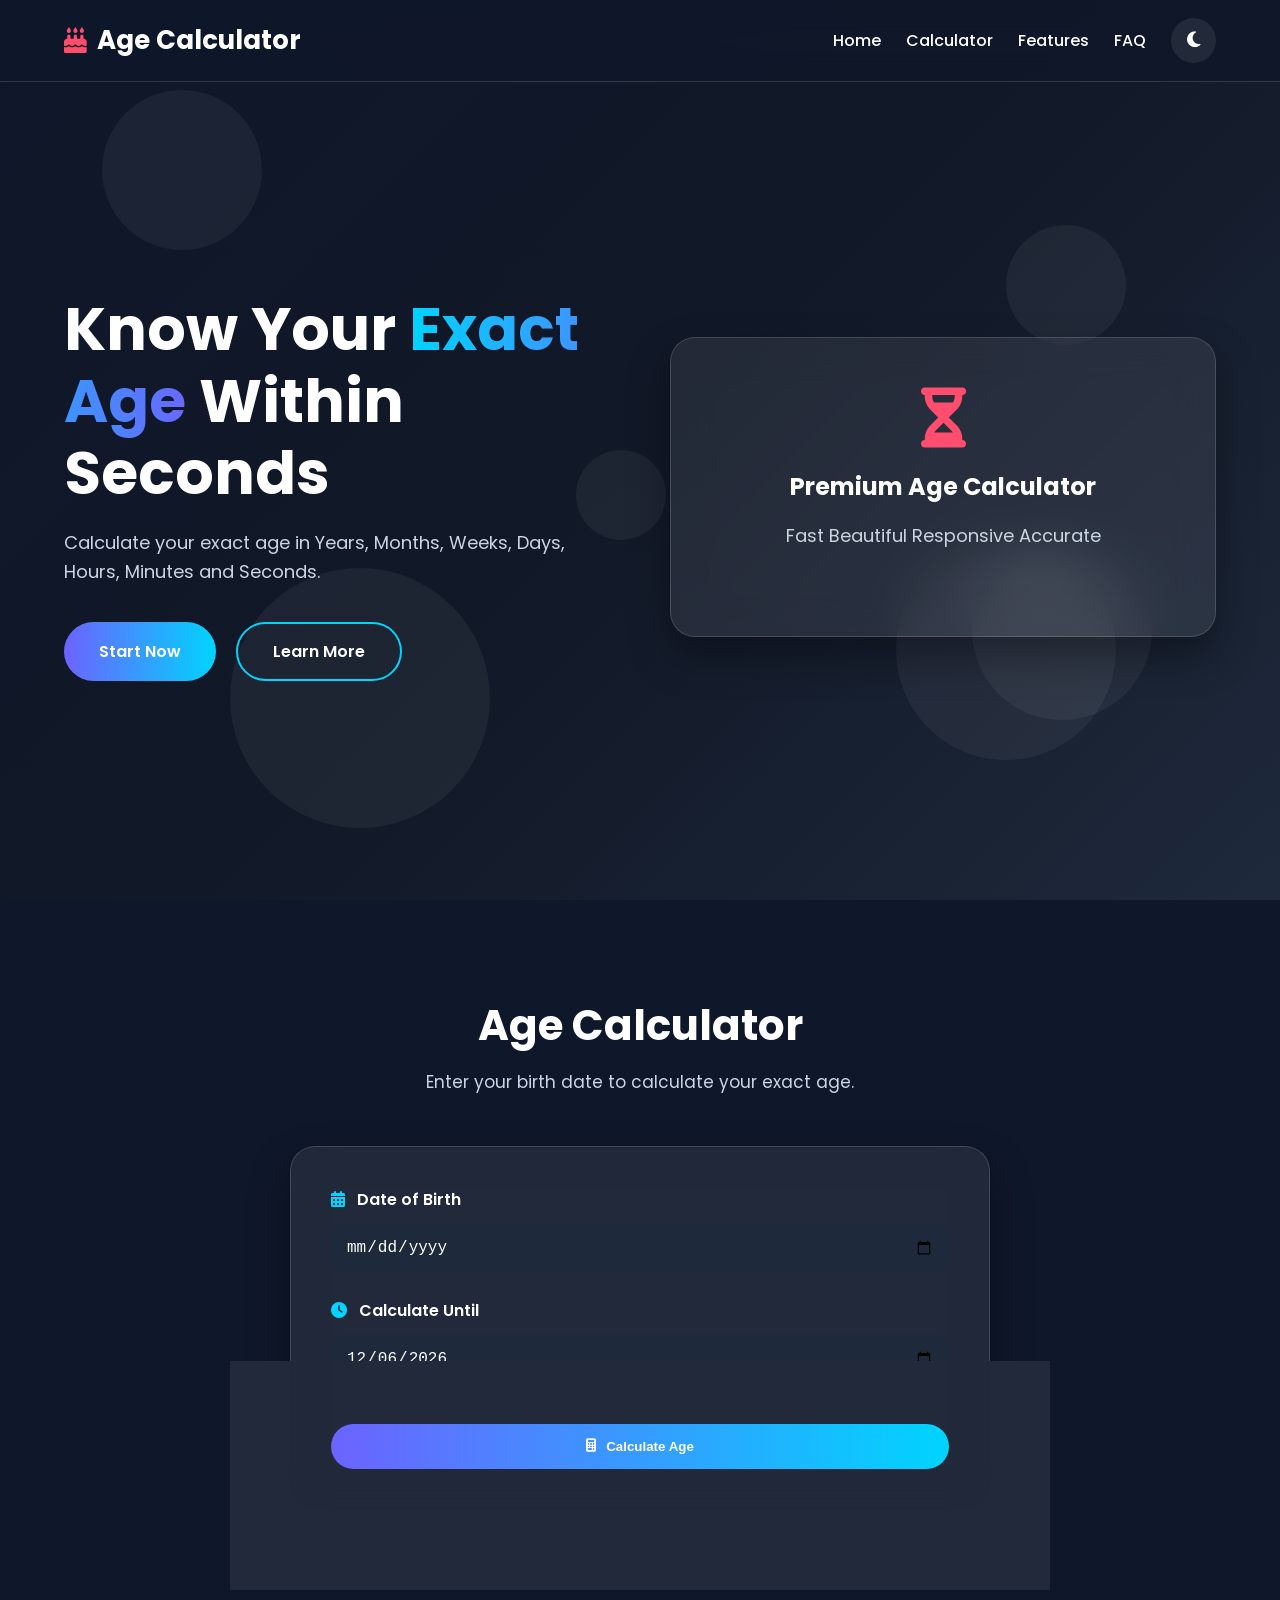
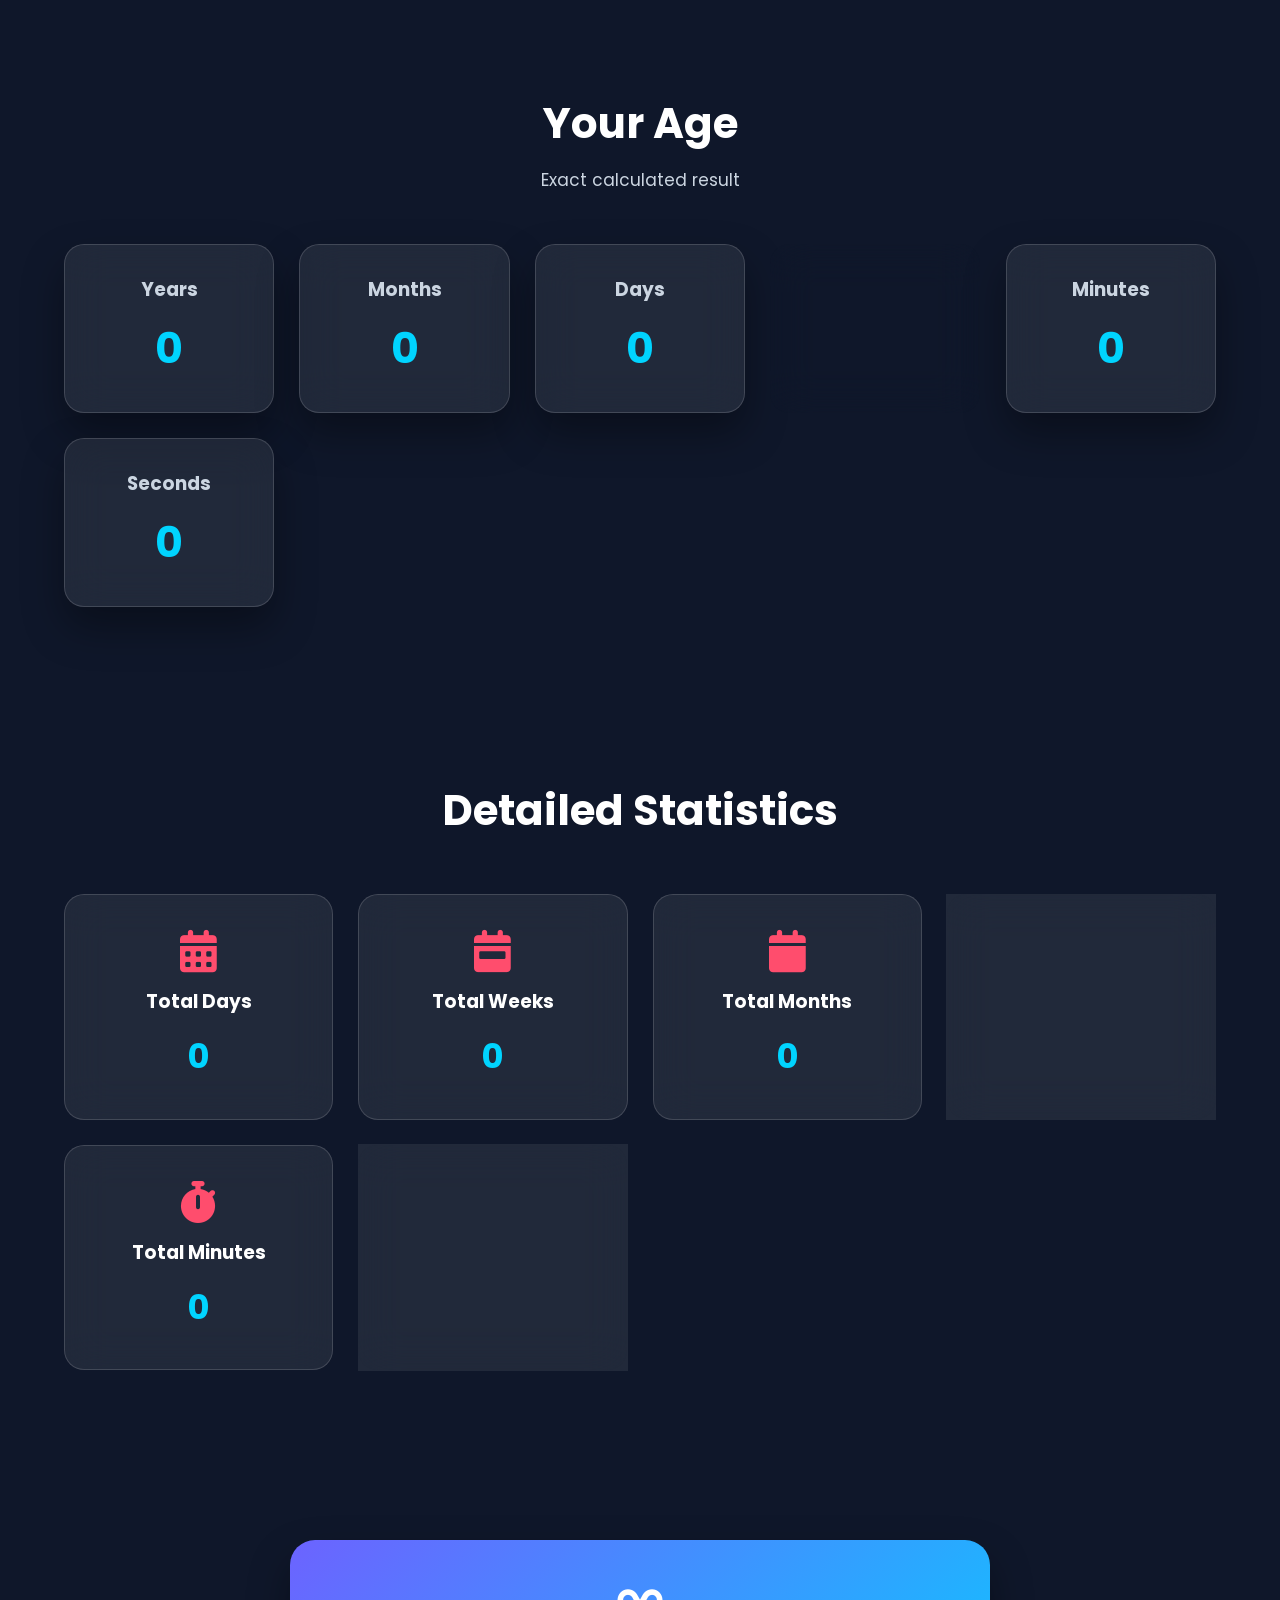
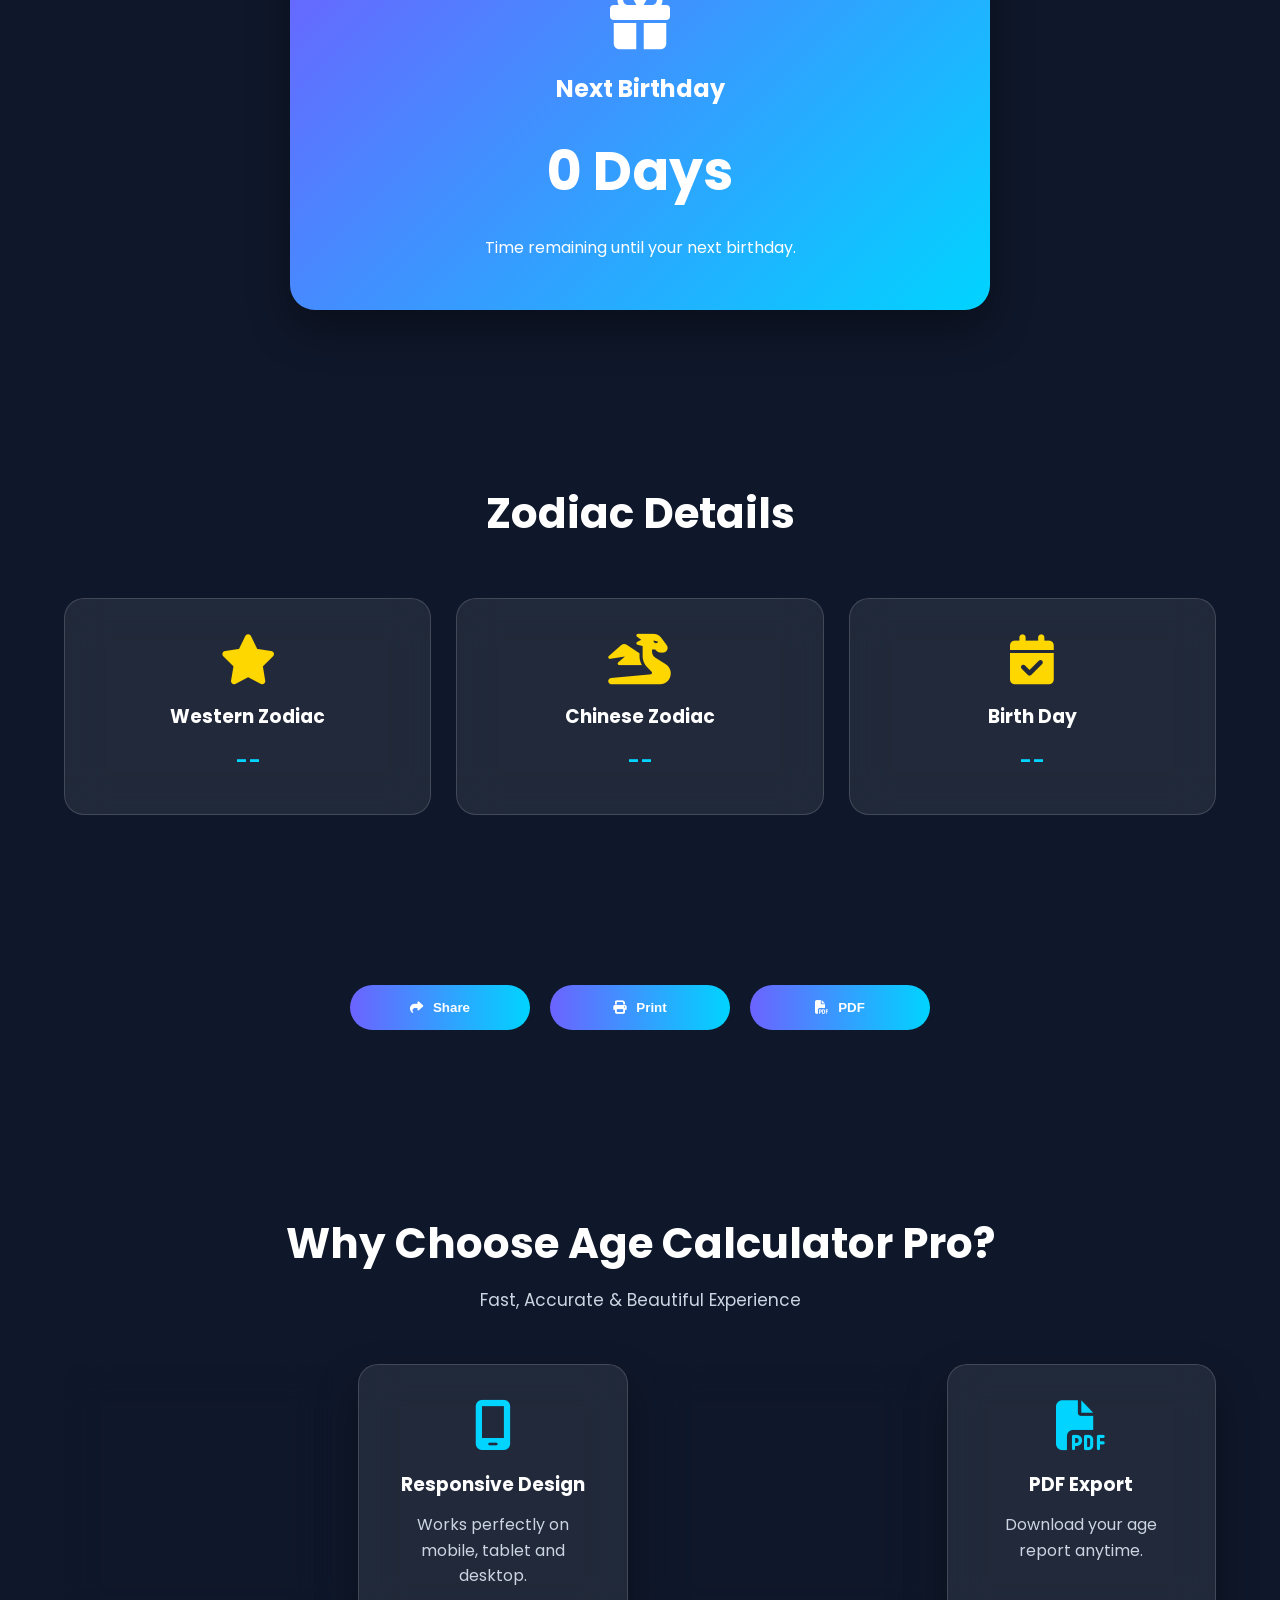
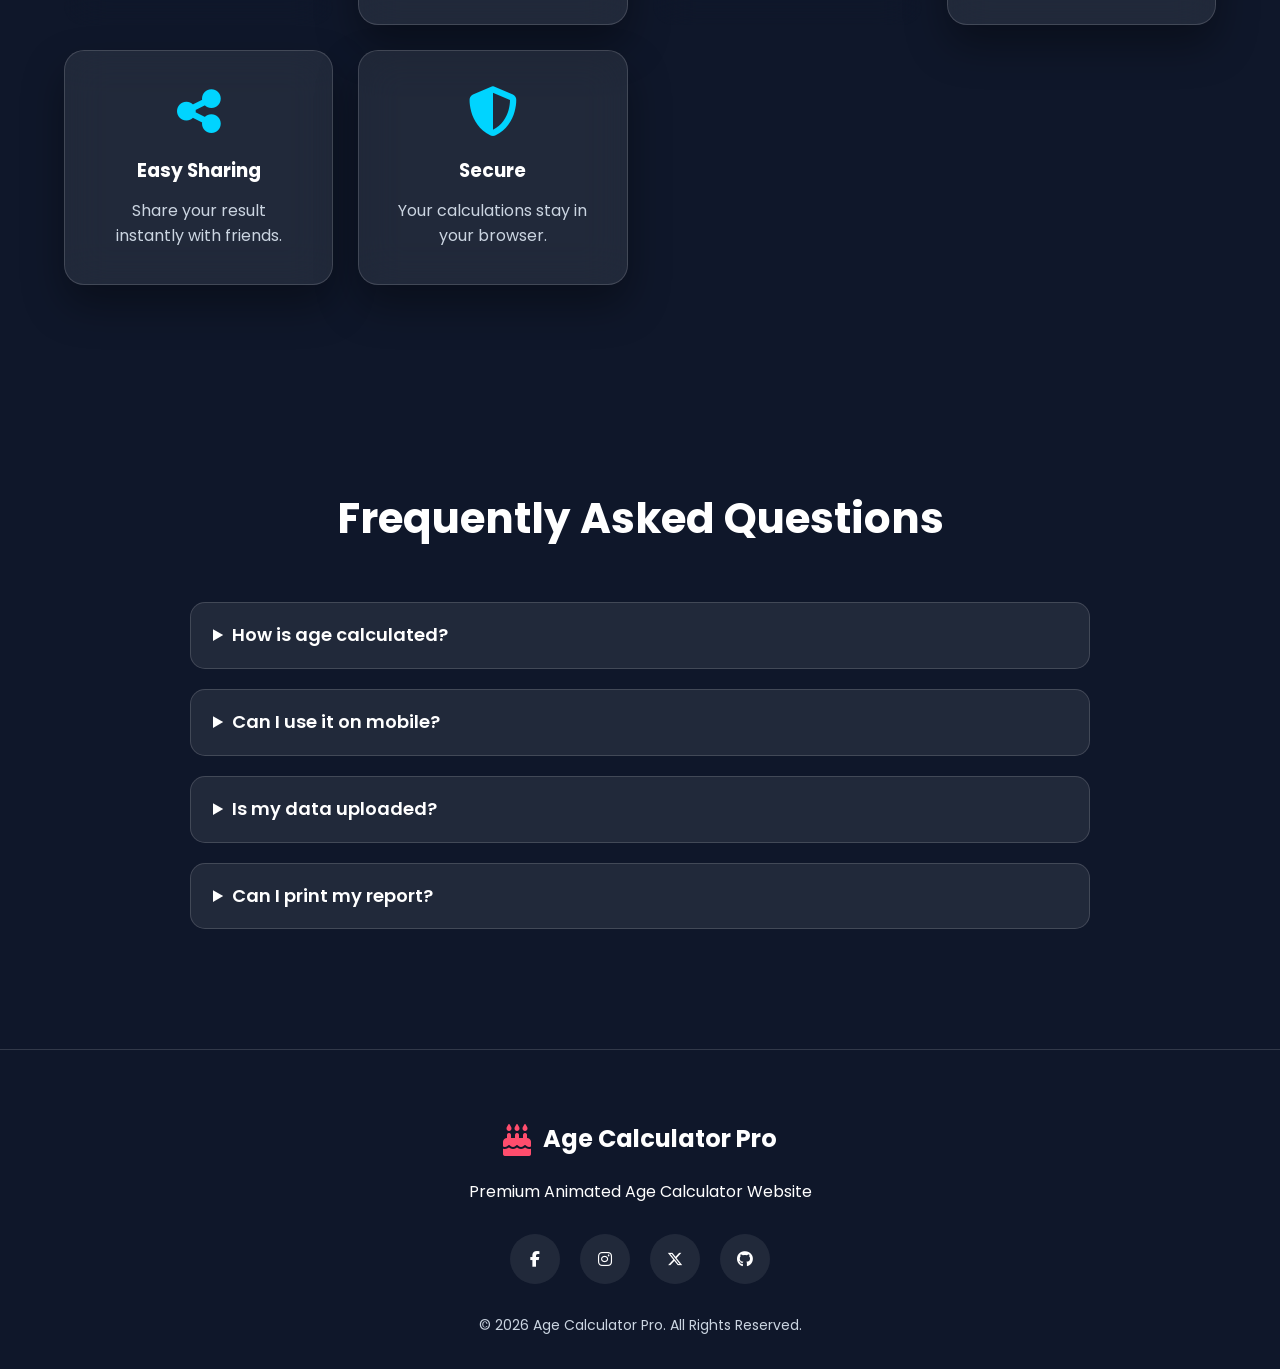
==== index.html @ 82a2a87a "Update index.html" ====
<!DOCTYPE html>
<html lang="en">

<head>

<meta charset="UTF-8">

<meta name="viewport"
content="width=device-width, initial-scale=1.0">

<meta name="description"
content="Premium Professional Age Calculator">

<meta name="keywords"
content="Age Calculator, Birthday Calculator">

<meta name="author"
content="Your Name">



    <title>Age Calculator - Calculate Your Exact Age</title>

<meta name="description" content="Free online Age Calculator. Calculate your exact age in years, months and days instantly.">

<meta name="keywords" content="Age Calculator, Online Age Calculator, Calculate Age">

<meta name="viewport" content="width=device-width, initial-scale=1.0">

<link rel="preconnect"
href="https://fonts.googleapis.com">

<link rel="preconnect"
href="https://fonts.gstatic.com"
crossorigin>

<link href="https://fonts.googleapis.com/css2?family=Poppins:wght@300;400;500;600;700;800&display=swap"
rel="stylesheet">

<link rel="stylesheet"
href="https://cdnjs.cloudflare.com/ajax/libs/font-awesome/6.7.2/css/all.min.css">

<link rel="stylesheet"
href="style.css">

</head>

<body>

<div id="loader">

<div class="spinner"></div>

<h2>Age Calculator Pro</h2>

</div>

<div class="bg-animation">

<span></span>
<span></span>
<span></span>
<span></span>
<span></span>
<span></span>

</div>

<header>

<div class="container">

<div class="logo">

<i class="fa-solid fa-cake-candles"></i>

Age Calculator

</div>

<nav>

<a href="#home">Home</a>

<a href="#calculator">Calculator</a>

<a href="#features">Features</a>

<a href="#faq">FAQ</a>

<button id="themeBtn">

<i class="fa-solid fa-moon"></i>

</button>

</nav>

</div>

</header>

<section
id="home"
class="hero">

<div class="container hero-grid">

<div class="hero-text">

<h1>

Know Your

<span>

Exact Age

</span>

Within Seconds

</h1>

<p>

Calculate your exact age in

Years,

Months,

Weeks,

Days,

Hours,

Minutes

and Seconds.

</p>

<div class="hero-buttons">

<a href="#calculator"
class="btn">

Start Now

</a>

<a href="#features"
class="btn outline">

Learn More

</a>

</div>

</div>

<div class="hero-image">

<div class="hero-card">

<i class="fa-solid fa-hourglass-half"></i>

<h2>

Premium

Age Calculator

</h2>

<p>

Fast

Beautiful

Responsive

Accurate

</p>

</div>

</div>

</div>

</section>

<section id="calculator" class="calculator-section">

    <div class="container">

        <div class="section-title">

            <h2>Age Calculator</h2>

            <p>
                Enter your birth date to calculate your exact age.
            </p>

        </div>

        <div class="calculator-card">

            <div class="input-group">

                <label for="dob">

                    <i class="fa-solid fa-calendar-days"></i>

                    Date of Birth

                </label>

                <input
                    type="date"
                    id="dob">

            </div>

            <div class="input-group">

                <label for="today">

                    <i class="fa-solid fa-clock"></i>

                    Calculate Until

                </label>

                <input
                    type="date"
                    id="today">

            </div>

            <button id="calculateBtn" class="btn calculate-btn">

                <i class="fa-solid fa-calculator"></i>

                Calculate Age

            </button>

        </div>

    </div>

</section>

<section class="result-section">

    <div class="container">

        <div class="section-title">

            <h2>Your Age</h2>

            <p>Exact calculated result</p>

        </div>

        <div class="result-grid">

            <div class="result-card">
                <h3>Years</h3>
                <h1 id="years">0</h1>
            </div>

            <div class="result-card">
                <h3>Months</h3>
                <h1 id="months">0</h1>
            </div>

            <div class="result-card">
                <h3>Days</h3>
                <h1 id="days">0</h1>
            </div>

            <div class="result-card">
                <h3>Hours</h3>
                <h1 id="hours">0</h1>
            </div>

            <div class="result-card">
                <h3>Minutes</h3>
                <h1 id="minutes">0</h1>
            </div>

            <div class="result-card">
                <h3>Seconds</h3>
                <h1 id="seconds">0</h1>
            </div>

        </div>

    </div>

</section>
<section class="statistics">

    <div class="container">

        <div class="section-title">

            <h2>Detailed Statistics</h2>

        </div>

        <div class="stats-grid">

            <div class="stat-card">
                <i class="fa-solid fa-calendar-days"></i>
                <h3>Total Days</h3>
                <span id="totalDays">0</span>
            </div>

            <div class="stat-card">
                <i class="fa-solid fa-calendar-week"></i>
                <h3>Total Weeks</h3>
                <span id="totalWeeks">0</span>
            </div>

            <div class="stat-card">
                <i class="fa-solid fa-calendar"></i>
                <h3>Total Months</h3>
                <span id="totalMonths">0</span>
            </div>

            <div class="stat-card">
                <i class="fa-solid fa-hourglass-half"></i>
                <h3>Total Hours</h3>
                <span id="totalHours">0</span>
            </div>

            <div class="stat-card">
                <i class="fa-solid fa-stopwatch"></i>
                <h3>Total Minutes</h3>
                <span id="totalMinutes">0</span>
            </div>

            <div class="stat-card">
                <i class="fa-solid fa-clock"></i>
                <h3>Total Seconds</h3>
                <span id="totalSeconds">0</span>
            </div>

        </div>

    </div>

</section>

<section class="birthday-section">

    <div class="container">

        <div class="birthday-card">

            <i class="fa-solid fa-gift"></i>

            <h2>Next Birthday</h2>

            <h1 id="birthdayCountdown">

                0 Days

            </h1>

            <p>

                Time remaining until your next birthday.

            </p>

        </div>

    </div>

</section>

<section class="zodiac-section">

    <div class="container">

        <div class="section-title">

            <h2>Zodiac Details</h2>

        </div>

        <div class="zodiac-grid">

            <div class="zodiac-card">

                <i class="fa-solid fa-star"></i>

                <h3>Western Zodiac</h3>

                <p id="westernZodiac">--</p>

            </div>

            <div class="zodiac-card">

                <i class="fa-solid fa-dragon"></i>

                <h3>Chinese Zodiac</h3>

                <p id="chineseZodiac">--</p>

            </div>

            <div class="zodiac-card">

                <i class="fa-solid fa-calendar-check"></i>

                <h3>Birth Day</h3>

                <p id="birthDay">--</p>

            </div>

        </div>

    </div>

</section>
<section class="actions">

    <div class="container action-buttons">

        <button id="shareBtn" class="btn">
            <i class="fa-solid fa-share"></i>
            Share
        </button>

        <button id="printBtn" class="btn">
            <i class="fa-solid fa-print"></i>
            Print
        </button>

        <button id="pdfBtn" class="btn">
            <i class="fa-solid fa-file-pdf"></i>
            PDF
        </button>

    </div>

</section>

<section id="features" class="features">

    <div class="container">

        <div class="section-title">
            <h2>Why Choose Age Calculator Pro?</h2>
            <p>Fast, Accurate & Beautiful Experience</p>
        </div>

        <div class="feature-grid">

            <div class="feature-card">
                <i class="fa-solid fa-bolt"></i>
                <h3>Fast Calculation</h3>
                <p>Instant age calculation with accurate results.</p>
            </div>

            <div class="feature-card">
                <i class="fa-solid fa-mobile-screen"></i>
                <h3>Responsive Design</h3>
                <p>Works perfectly on mobile, tablet and desktop.</p>
            </div>

            <div class="feature-card">
                <i class="fa-solid fa-moon"></i>
                <h3>Dark Mode</h3>
                <p>Switch between light and dark theme.</p>
            </div>

            <div class="feature-card">
                <i class="fa-solid fa-file-pdf"></i>
                <h3>PDF Export</h3>
                <p>Download your age report anytime.</p>
            </div>

            <div class="feature-card">
                <i class="fa-solid fa-share-nodes"></i>
                <h3>Easy Sharing</h3>
                <p>Share your result instantly with friends.</p>
            </div>

            <div class="feature-card">
                <i class="fa-solid fa-shield-halved"></i>
                <h3>Secure</h3>
                <p>Your calculations stay in your browser.</p>
            </div>

        </div>

    </div>

</section>

<section id="faq" class="faq">

    <div class="container">

        <div class="section-title">
            <h2>Frequently Asked Questions</h2>
        </div>

        <div class="faq-list">

            <details>
                <summary>How is age calculated?</summary>
                <p>The calculator compares your birth date with the selected date and calculates the exact difference.</p>
            </details>

            <details>
                <summary>Can I use it on mobile?</summary>
                <p>Yes. The website is fully responsive and works on Android, iPhone, tablets and desktops.</p>
            </details>

            <details>
                <summary>Is my data uploaded?</summary>
                <p>No. All calculations happen inside your browser.</p>
            </details>

            <details>
                <summary>Can I print my report?</summary>
                <p>Yes. You can print or save it as PDF.</p>
            </details>

        </div>

    </div>

</section>

<footer>

    <div class="container">

        <div class="footer-logo">

            <i class="fa-solid fa-cake-candles"></i>

            <h2>Age Calculator Pro</h2>

        </div>

        <p>

            Premium Animated Age Calculator Website

        </p>

        <div class="social-links">

            <a href="#"><i class="fab fa-facebook-f"></i></a>

            <a href="#"><i class="fab fa-instagram"></i></a>

            <a href="#"><i class="fab fa-x-twitter"></i></a>

            <a href="#"><i class="fab fa-github"></i></a>

        </div>

        <p class="copyright">

            © 2026 Age Calculator Pro. All Rights Reserved.

        </p>

    </div>

</footer>

<button id="topBtn">

    <i class="fa-solid fa-arrow-up"></i>

</button>

<div id="toast">

    Saved Successfully

</div>

<script src="script.js"></script>

</body>
</html>
---- style.css ----
@import url('https://fonts.googleapis.com/css2?family=Poppins:wght@300;400;500;600;700;800&display=swap');

*{
    margin:0;
    padding:0;
    box-sizing:border-box;
}

html{
    scroll-behavior:smooth;
}

body{
    font-family:'Poppins',sans-serif;
    background:#0f172a;
    color:#fff;
    overflow-x:hidden;
    line-height:1.6;
}


:root{

    --primary:#6C63FF;
    --secondary:#00D4FF;
    --accent:#FF4D6D;

    --dark:#0f172a;
    --dark2:#111827;

    --glass:rgba(255,255,255,.08);
    --border:rgba(255,255,255,.15);

    --text:#ffffff;
    --text-light:#cbd5e1;

    --radius:20px;

    --shadow:0 20px 40px rgba(0,0,0,.35);

}

.container{

    width:90%;
    max-width:1250px;

    margin:auto;

}

.bg-animation{

    position:fixed;

    inset:0;

    overflow:hidden;

    z-index:-1;

    background:
    linear-gradient(
    135deg,
    #0f172a,
    #111827,
    #1e293b);

}

.bg-animation span{

    position:absolute;

    border-radius:50%;

    background:rgba(255,255,255,.05);

    animation:float 18s linear infinite;

}

.bg-animation span:nth-child(1){

width:160px;
height:160px;

top:10%;
left:8%;

}

.bg-animation span:nth-child(2){

width:220px;
height:220px;

top:60%;
left:70%;

}

.bg-animation span:nth-child(3){

width:120px;
height:120px;

top:25%;
right:12%;

}

.bg-animation span:nth-child(4){

width:260px;
height:260px;

bottom:8%;
left:18%;

}

.bg-animation span:nth-child(5){

width:180px;
height:180px;

bottom:20%;
right:10%;

}

.bg-animation span:nth-child(6){

width:90px;
height:90px;

top:50%;
left:45%;

}

@keyframes float{

0%{

transform:translateY(0)
rotate(0);

}

50%{

transform:translateY(-60px)
rotate(180deg);

}

100%{

transform:translateY(0)
rotate(360deg);

}

}


#loader{

position:fixed;

inset:0;

display:flex;

justify-content:center;

align-items:center;

flex-direction:column;

background:#0f172a;

z-index:9999;

gap:20px;

}

.spinner{

width:75px;

height:75px;

border-radius:50%;

border:6px solid rgba(255,255,255,.2);

border-top:6px solid var(--secondary);

animation:spin 1s linear infinite;

}

@keyframes spin{

100%{

transform:rotate(360deg);

}

}
header{

position:sticky;

top:0;

z-index:1000;

backdrop-filter:blur(15px);

background:rgba(15,23,42,.75);

border-bottom:1px solid var(--border);

}

header .container{

display:flex;

justify-content:space-between;

align-items:center;

padding:18px 0;

}

.logo{

font-size:26px;

font-weight:700;

display:flex;

align-items:center;

gap:10px;

}

.logo i{

color:var(--accent);

}

nav{

display:flex;

align-items:center;

gap:25px;

}

nav a{

text-decoration:none;

color:white;

font-weight:500;

transition:.3s;

}

nav a:hover{

color:var(--secondary);

}

#themeBtn{

width:45px;

height:45px;

border:none;

border-radius:50%;

cursor:pointer;

background:var(--glass);

color:white;

font-size:18px;

transition:.3s;

}

#themeBtn:hover{

transform:rotate(180deg);

background:var(--primary);

}


.hero{

padding:100px 0;

min-height:90vh;

display:flex;

align-items:center;

}

.hero-grid{

display:grid;

grid-template-columns:1fr 1fr;

gap:60px;

align-items:center;

}

.hero h1{

font-size:60px;

line-height:1.2;

margin-bottom:20px;

}

.hero h1 span{

background:linear-gradient(
90deg,
var(--secondary),
var(--primary));

-webkit-background-clip:text;

-webkit-text-fill-color:transparent;

}

.hero p{

font-size:18px;

color:var(--text-light);

margin-bottom:35px;

}

.hero-buttons{

display:flex;

gap:20px;

flex-wrap:wrap;

}

.btn{

display:inline-flex;

align-items:center;

justify-content:center;

gap:10px;

padding:15px 35px;

border:none;

border-radius:50px;

background:linear-gradient(
90deg,
var(--primary),
var(--secondary));

color:white;

text-decoration:none;

font-weight:600;

cursor:pointer;

transition:.35s;

}

.btn:hover{

transform:translateY(-6px);

box-shadow:0 10px 25px rgba(0,212,255,.35);

}

.btn.outline{

background:transparent;

border:2px solid var(--secondary);

}


.hero-card{

background:var(--glass);

backdrop-filter:blur(20px);

border:1px solid var(--border);

border-radius:25px;

padding:50px;

text-align:center;

box-shadow:var(--shadow);

animation:updown 4s ease infinite;

}

.hero-card i{

font-size:60px;

color:var(--accent);

margin-bottom:20px;

}

.hero-card h2{

margin-bottom:15px;

}

@keyframes updown{

50%{

transform:translateY(-12px);

}

}


.calculator-section{
    padding:100px 0;
}

.section-title{
    text-align:center;
    margin-bottom:50px;
}

.section-title h2{
    font-size:42px;
    margin-bottom:10px;
    font-weight:700;
}

.section-title p{
    color:var(--text-light);
    font-size:17px;
}

.calculator-card{
    max-width:700px;
    margin:0 auto;
    padding:40px;
    background:var(--glass);
    border:1px solid var(--border);
    border-radius:25px;
    backdrop-filter:blur(20px);
    box-shadow:var(--shadow);
}

.input-group{
    display:flex;
    flex-direction:column;
    margin-bottom:25px;
}

.input-group label{
    margin-bottom:10px;
    font-weight:600;
    color:#fff;
}

.input-group label i{
    margin-right:8px;
    color:var(--secondary);
}

.input-group input{
    padding:15px;
    border:none;
    outline:none;
    border-radius:14px;
    background:#1e293b;
    color:#fff;
    font-size:16px;
}

.input-group input:focus{
    border:2px solid var(--secondary);
}

.calculate-btn{
    width:100%;
    margin-top:15px;
}


.result-section{
    padding:80px 0;
}

.result-grid{
    display:grid;
    grid-template-columns:repeat(auto-fit,minmax(200px,1fr));
    gap:25px;
}

.result-card{
    background:var(--glass);
    border:1px solid var(--border);
    backdrop-filter:blur(20px);
    border-radius:20px;
    padding:30px;
    text-align:center;
    transition:.3s;
    box-shadow:var(--shadow);
}

.result-card:hover{
    transform:translateY(-8px);
    border-color:var(--secondary);
}

.result-card h3{
    color:var(--text-light);
    margin-bottom:10px;
}

.result-card h1{
    font-size:42px;
    color:var(--secondary);
}


.statistics{
    padding:90px 0;
}

.stats-grid{
    display:grid;
    grid-template-columns:repeat(auto-fit,minmax(220px,1fr));
    gap:25px;
}

.stat-card{
    text-align:center;
    padding:35px;
    border-radius:20px;
    background:var(--glass);
    border:1px solid var(--border);
    backdrop-filter:blur(20px);
    transition:.3s;
}

.stat-card:hover{
    transform:translateY(-10px);
}

.stat-card i{
    font-size:42px;
    color:var(--accent);
    margin-bottom:15px;
}

.stat-card h3{
    margin-bottom:12px;
}

.stat-card span{
    font-size:34px;
    font-weight:700;
    color:var(--secondary);
}


.birthday-section{
    padding:80px 0;
}

.birthday-card{
    max-width:700px;
    margin:auto;
    text-align:center;
    padding:50px;
    border-radius:25px;
    background:linear-gradient(135deg,#6C63FF,#00D4FF);
    color:#fff;
    box-shadow:0 20px 40px rgba(0,0,0,.35);
}

.birthday-card i{
    font-size:60px;
    margin-bottom:20px;
}

.birthday-card h1{
    font-size:54px;
    margin:20px 0;
}


.zodiac-section{
    padding:90px 0;
}

.zodiac-grid{
    display:grid;
    grid-template-columns:repeat(auto-fit,minmax(250px,1fr));
    gap:25px;
}

.zodiac-card{
    background:var(--glass);
    border:1px solid var(--border);
    border-radius:20px;
    backdrop-filter:blur(20px);
    padding:35px;
    text-align:center;
    transition:.3s;
}

.zodiac-card:hover{
    transform:translateY(-10px);
}

.zodiac-card i{
    font-size:50px;
    margin-bottom:18px;
    color:gold;
}

.zodiac-card h3{
    margin-bottom:12px;
}

.zodiac-card p{
    color:var(--secondary);
    font-size:22px;
    font-weight:600;
}


.actions{
    padding:80px 0;
}

.action-buttons{
    display:flex;
    justify-content:center;
    gap:20px;
    flex-wrap:wrap;
}

.action-buttons .btn{
    min-width:180px;
}


.features{
    padding:100px 0;
}

.feature-grid{
    display:grid;
    grid-template-columns:repeat(auto-fit,minmax(260px,1fr));
    gap:25px;
}

.feature-card{
    background:var(--glass);
    border:1px solid var(--border);
    border-radius:20px;
    backdrop-filter:blur(20px);
    padding:35px;
    text-align:center;
    transition:.35s;
    box-shadow:var(--shadow);
}

.feature-card:hover{
    transform:translateY(-10px) scale(1.03);
    border-color:var(--secondary);
}

.feature-card i{
    font-size:50px;
    color:var(--secondary);
    margin-bottom:20px;
}

.feature-card h3{
    margin-bottom:12px;
}

.feature-card p{
    color:var(--text-light);
}

.faq{
    padding:100px 0;
}

.faq-list{
    max-width:900px;
    margin:auto;
}

.faq details{
    margin-bottom:20px;
    background:var(--glass);
    border:1px solid var(--border);
    border-radius:15px;
    padding:18px 22px;
}

.faq summary{
    cursor:pointer;
    font-weight:600;
    font-size:18px;
}

.faq p{
    margin-top:15px;
    color:var(--text-light);
}


footer{
    padding:70px 0 30px;
    text-align:center;
    border-top:1px solid var(--border);
}

.footer-logo{
    display:flex;
    justify-content:center;
    align-items:center;
    gap:12px;
    margin-bottom:20px;
}

.footer-logo i{
    font-size:32px;
    color:var(--accent);
}

.social-links{
    margin:30px 0;
}

.social-links a{
    display:inline-flex;
    justify-content:center;
    align-items:center;
    width:50px;
    height:50px;
    margin:0 8px;
    border-radius:50%;
    background:var(--glass);
    color:#fff;
    text-decoration:none;
    transition:.3s;
}

.social-links a:hover{
    background:var(--primary);
    transform:translateY(-5px);
}

.copyright{
    color:var(--text-light);
    font-size:14px;
}

#topBtn{
    position:fixed;
    bottom:25px;
    right:25px;
    width:55px;
    height:55px;
    border:none;
    border-radius:50%;
    background:var(--primary);
    color:#fff;
    font-size:20px;
    cursor:pointer;
    display:none;
    z-index:999;
    transition:.3s;
}

#topBtn:hover{
    transform:scale(1.1);
}


#toast{
    position:fixed;
    right:25px;
    bottom:95px;
    padding:15px 24px;
    background:#16a34a;
    color:#fff;
    border-radius:12px;
    opacity:0;
    transform:translateY(20px);
    pointer-events:none;
    transition:.3s;
    z-index:9999;
}

#toast.show{
    opacity:1;
    transform:translateY(0);
}


body.light-mode{
    background:#f8fafc;
    color:#111827;
}

body.light-mode .bg-animation{
    background:linear-gradient(135deg,#eef2ff,#f8fafc,#dbeafe);
}

body.light-mode header{
    background:rgba(255,255,255,.85);
}

body.light-mode nav a,
body.light-mode .logo,
body.light-mode h1,
body.light-mode h2,
body.light-mode h3{
    color:#111827;
}

body.light-mode .calculator-card,
body.light-mode .result-card,
body.light-mode .stat-card,
body.light-mode .feature-card,
body.light-mode .zodiac-card,
body.light-mode .faq details{
    background:rgba(255,255,255,.9);
    border-color:#e5e7eb;
}

body.light-mode input{
    background:#fff;
    color:#111827;
}

@media(max-width:992px){

.hero-grid{
    grid-template-columns:1fr;
    text-align:center;
}

.hero{
    padding:70px 0;
}

.hero h1{
    font-size:42px;
}

nav{
    gap:15px;
}

}

@media(max-width:768px){

header .container{
    flex-direction:column;
    gap:18px;
}

nav{
    flex-wrap:wrap;
    justify-content:center;
}

.section-title h2{
    font-size:32px;
}

.hero h1{
    font-size:34px;
}

.hero-buttons{
    justify-content:center;
}

.calculator-card{
    padding:25px;
}

.result-card h1{
    font-size:34px;
}

.birthday-card h1{
    font-size:40px;
}

}

@media(max-width:480px){

.container{
    width:94%;
}

.btn{
    width:100%;
}

.action-buttons .btn{
    min-width:100%;
}

.hero-card{
    padding:30px;
}

.logo{
    font-size:20px;
}

nav a{
    font-size:14px;
}

}

::-webkit-scrollbar{
    width:10px;
}

::-webkit-scrollbar-thumb{
    background:var(--primary);
    border-radius:10px;
}

::-webkit-scrollbar-track{
    background:#0f172a;
}
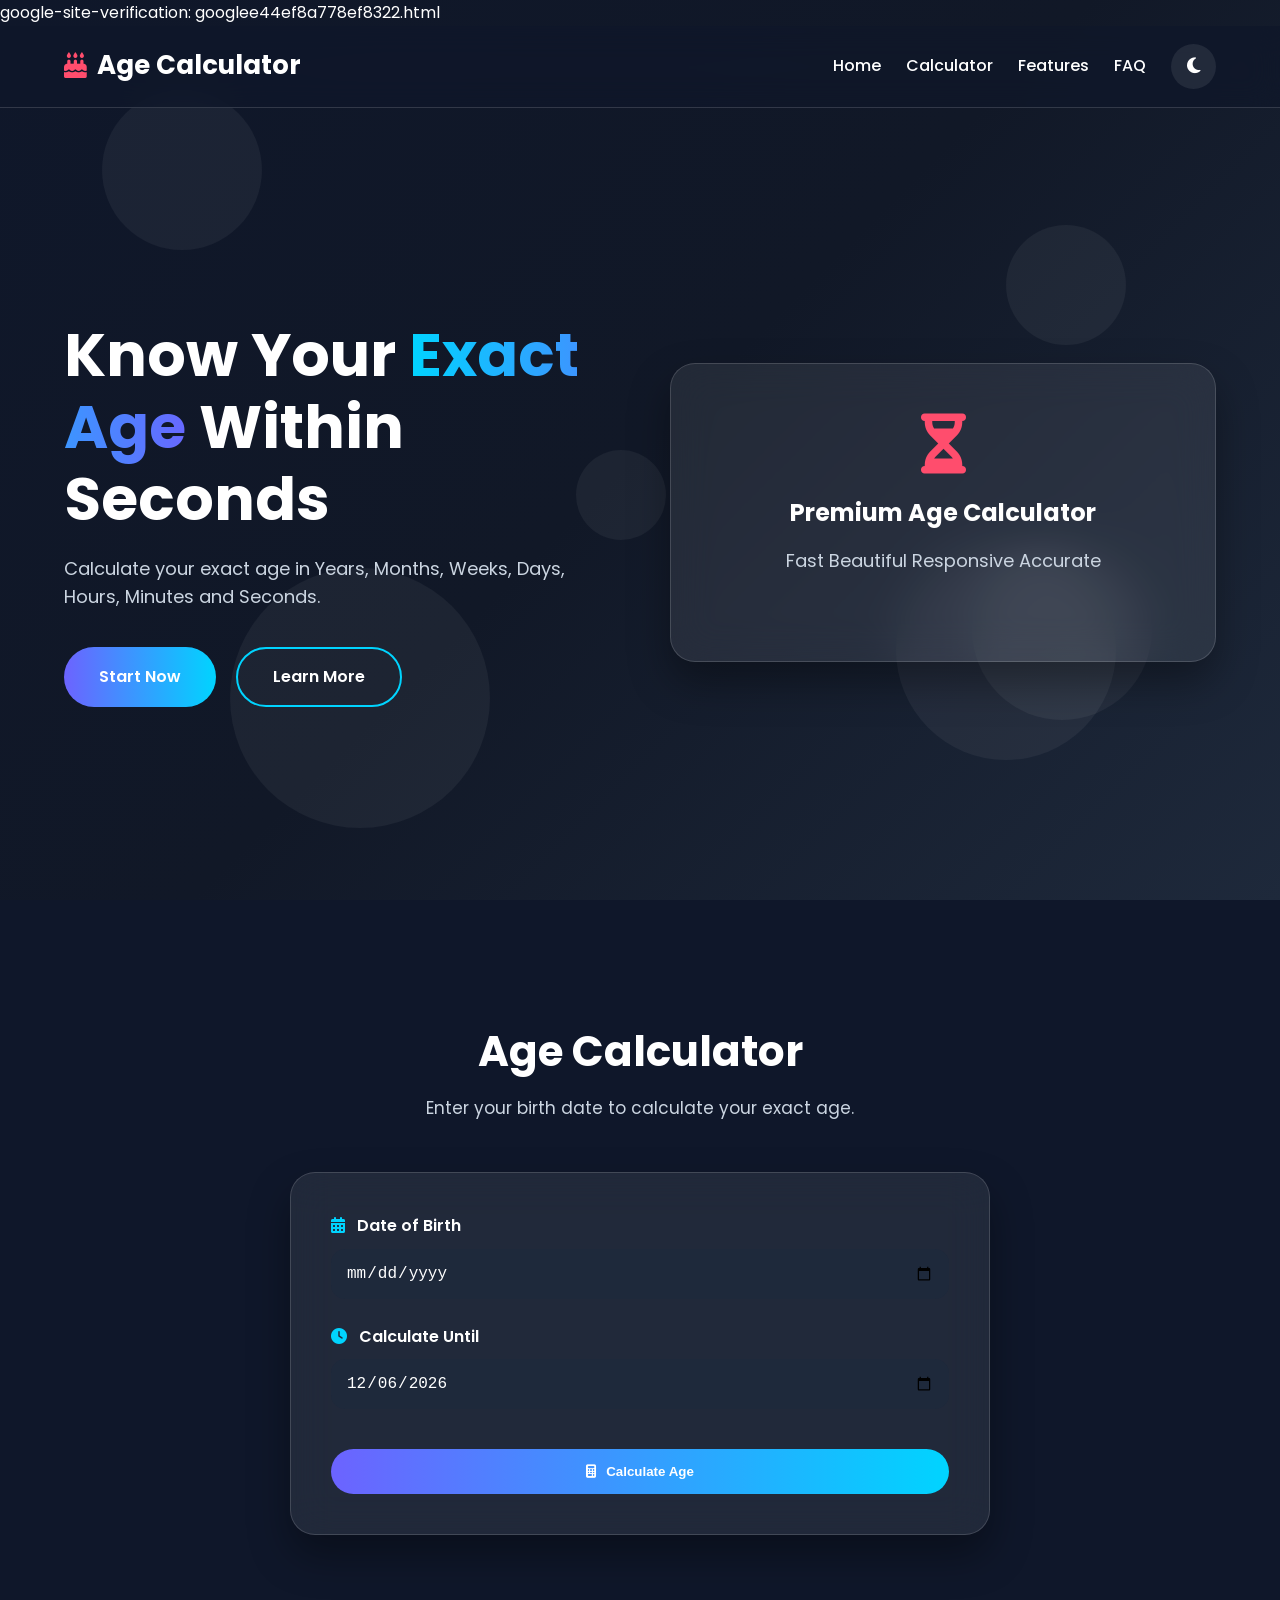
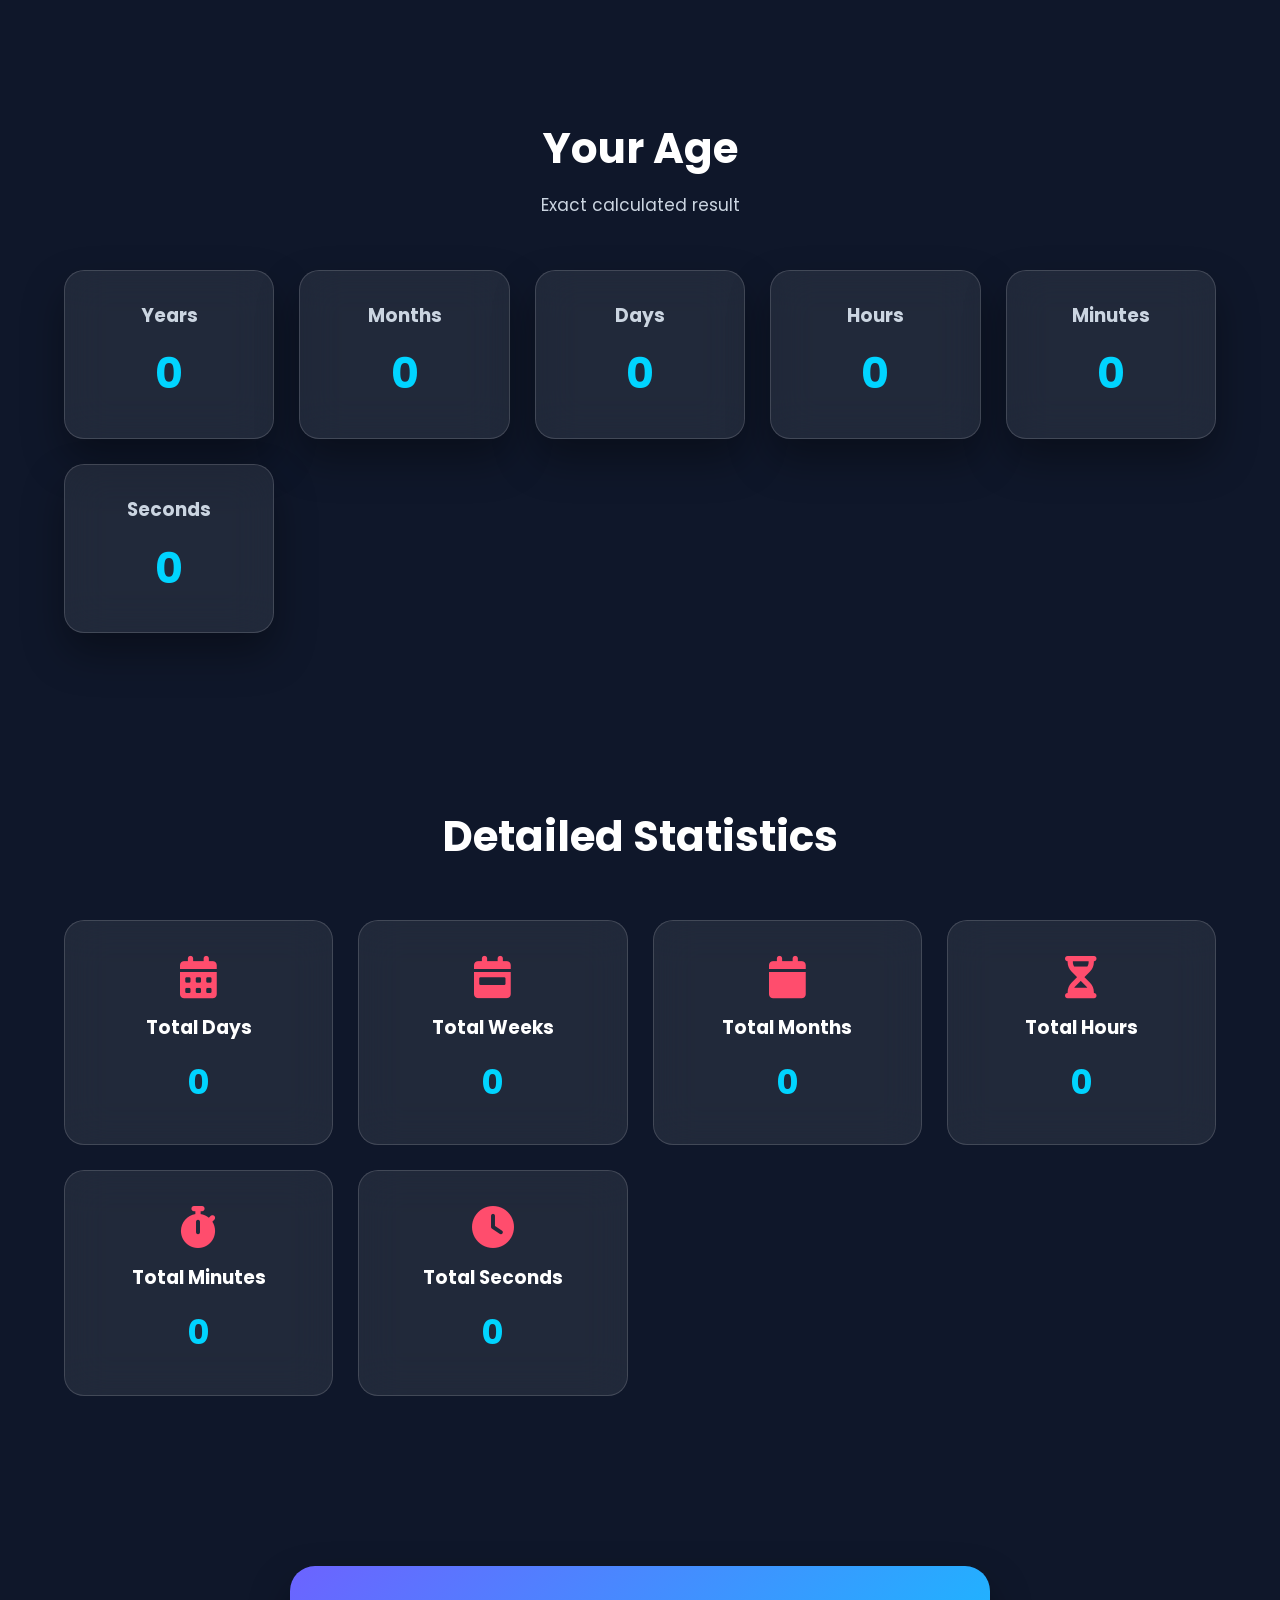
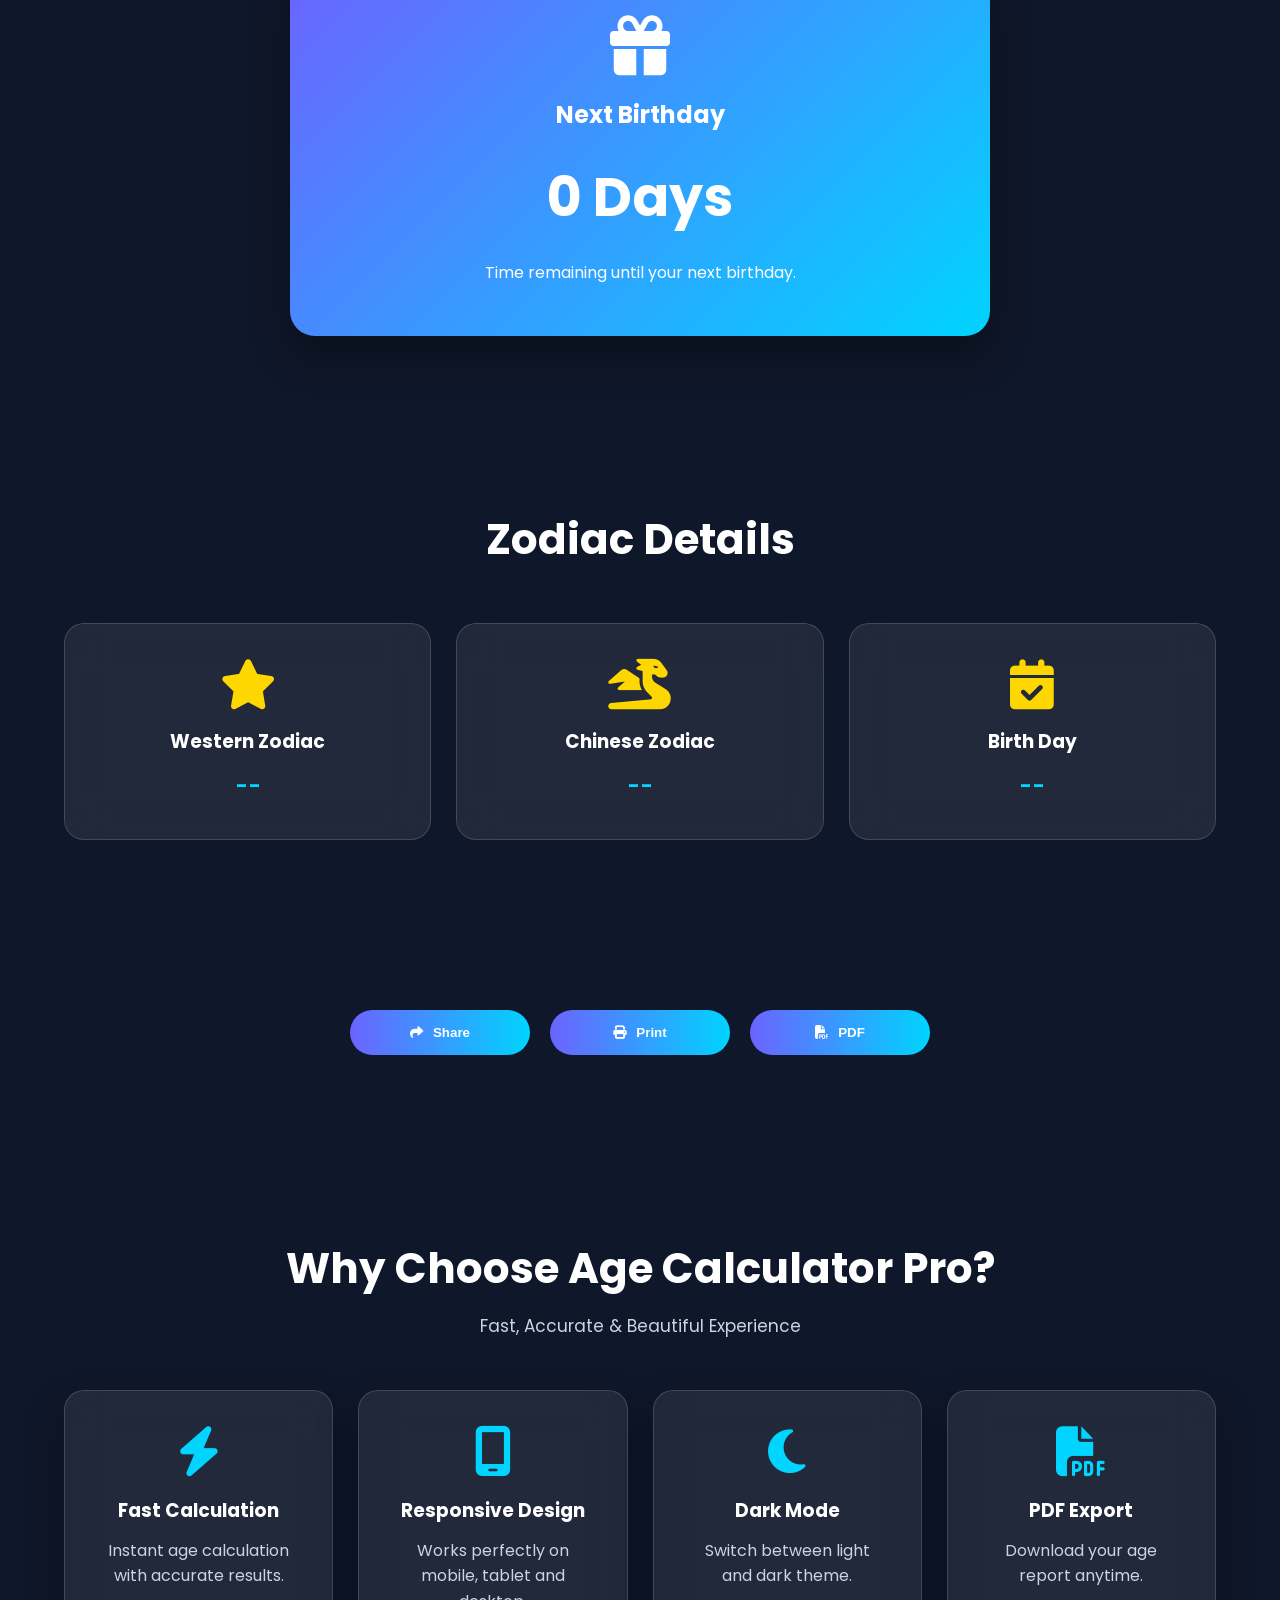
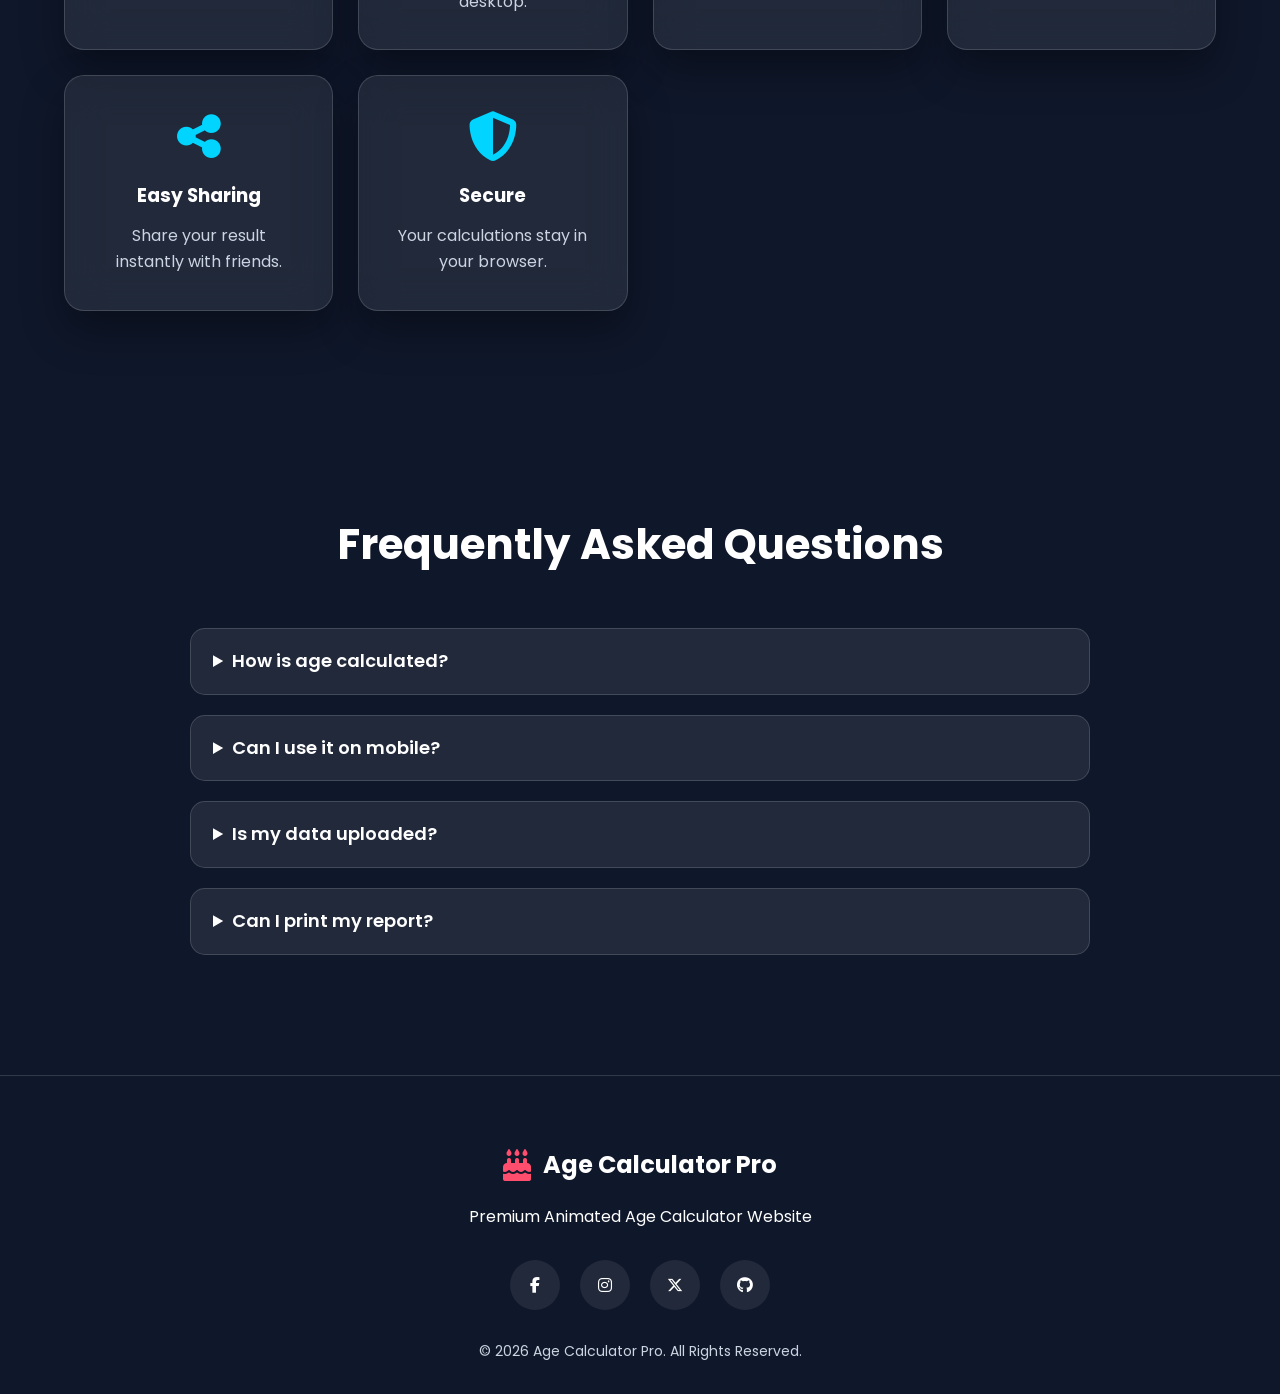
==== commit 2f96b443: "Update index.html" ====
--- a/index.html
+++ b/index.html
@@ -2,7 +2,7 @@
 <html lang="en">
 
 <head>
-
+google-site-verification: googlee44ef8a778ef8322.html
 <meta charset="UTF-8">
 
 <meta name="viewport"
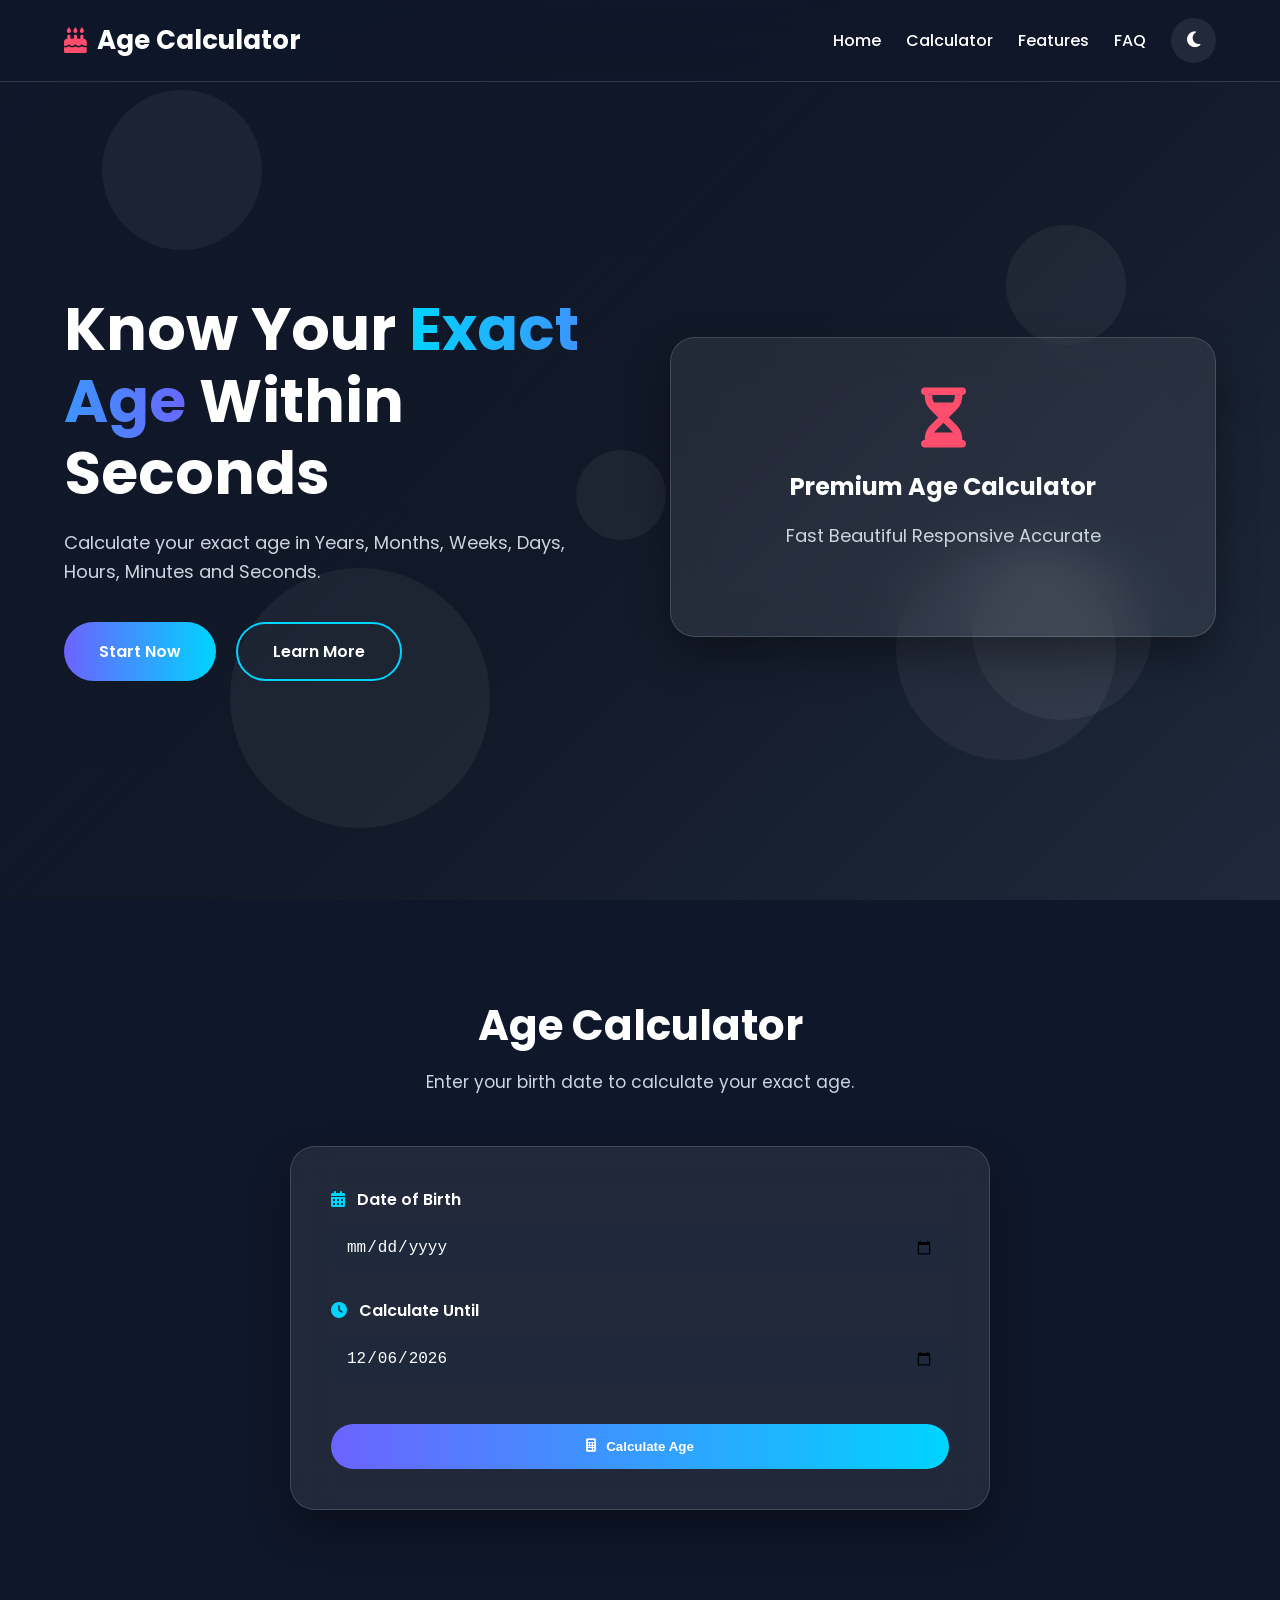
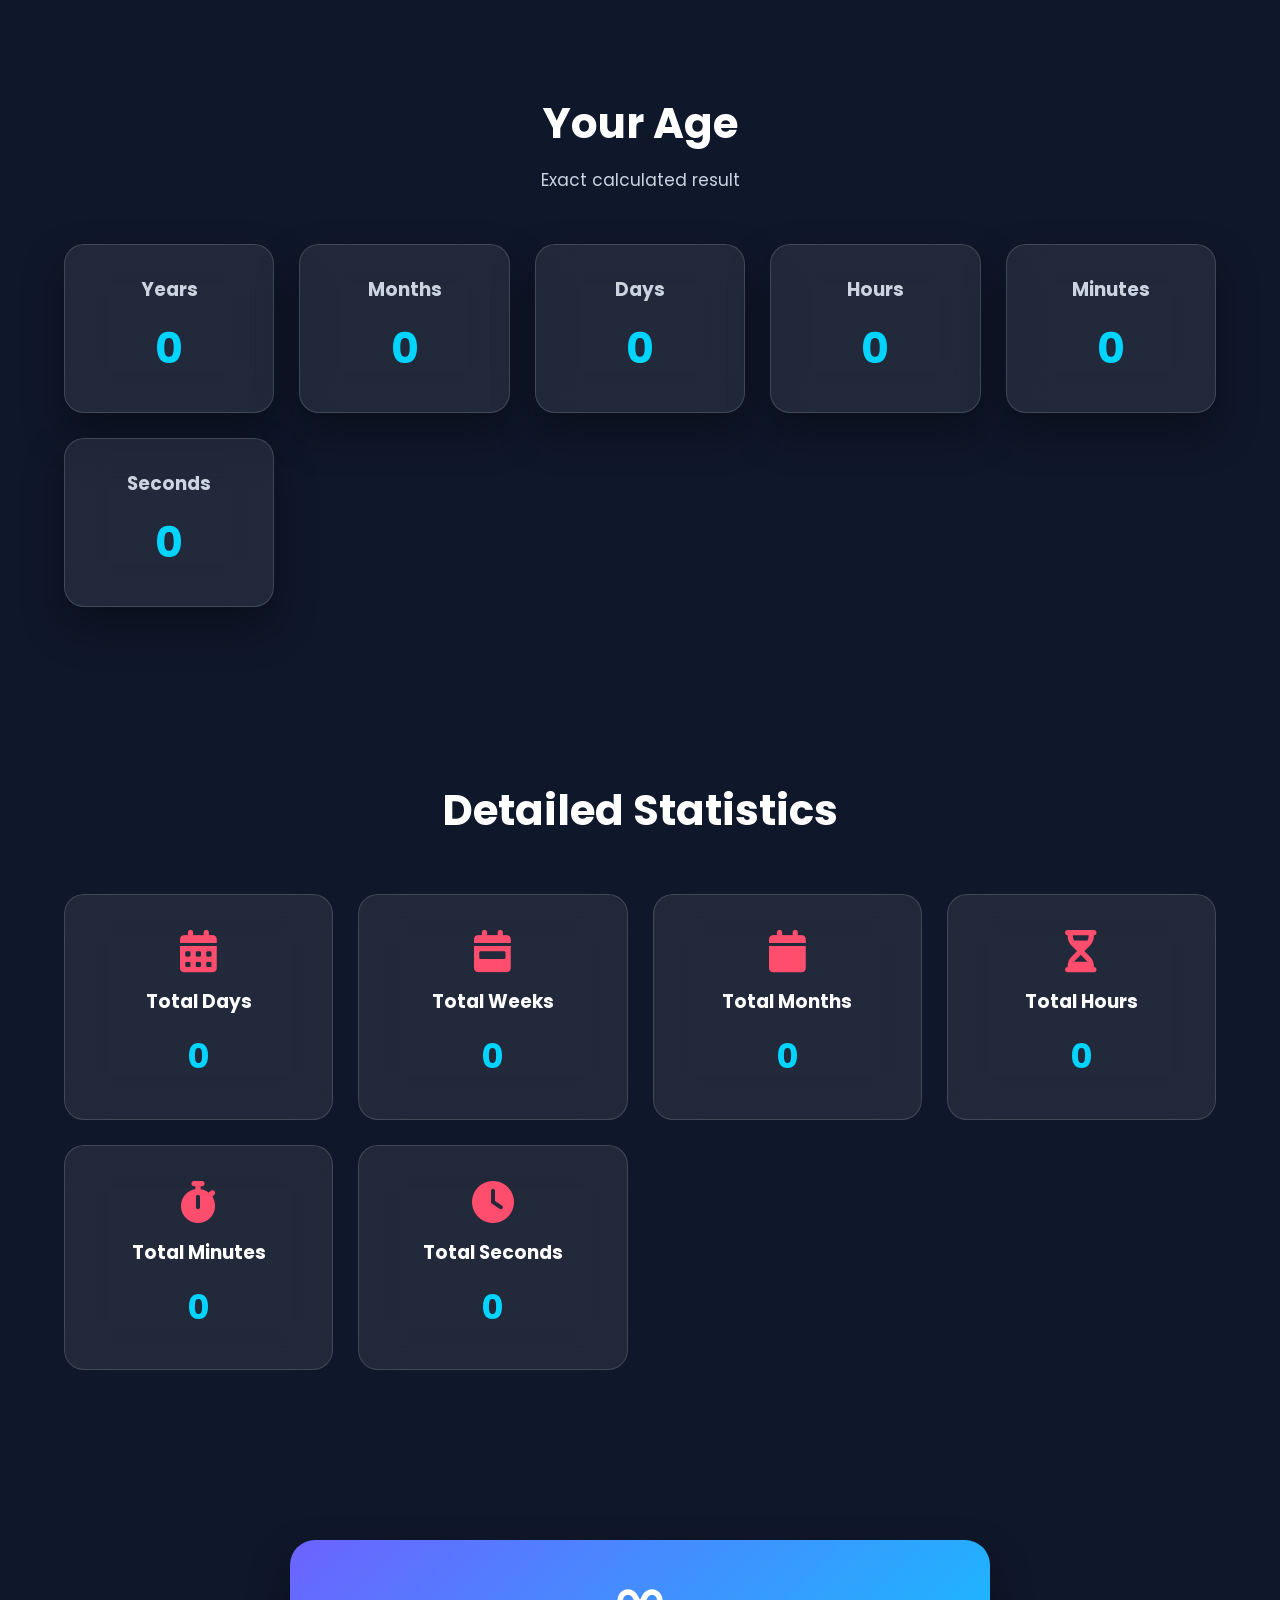
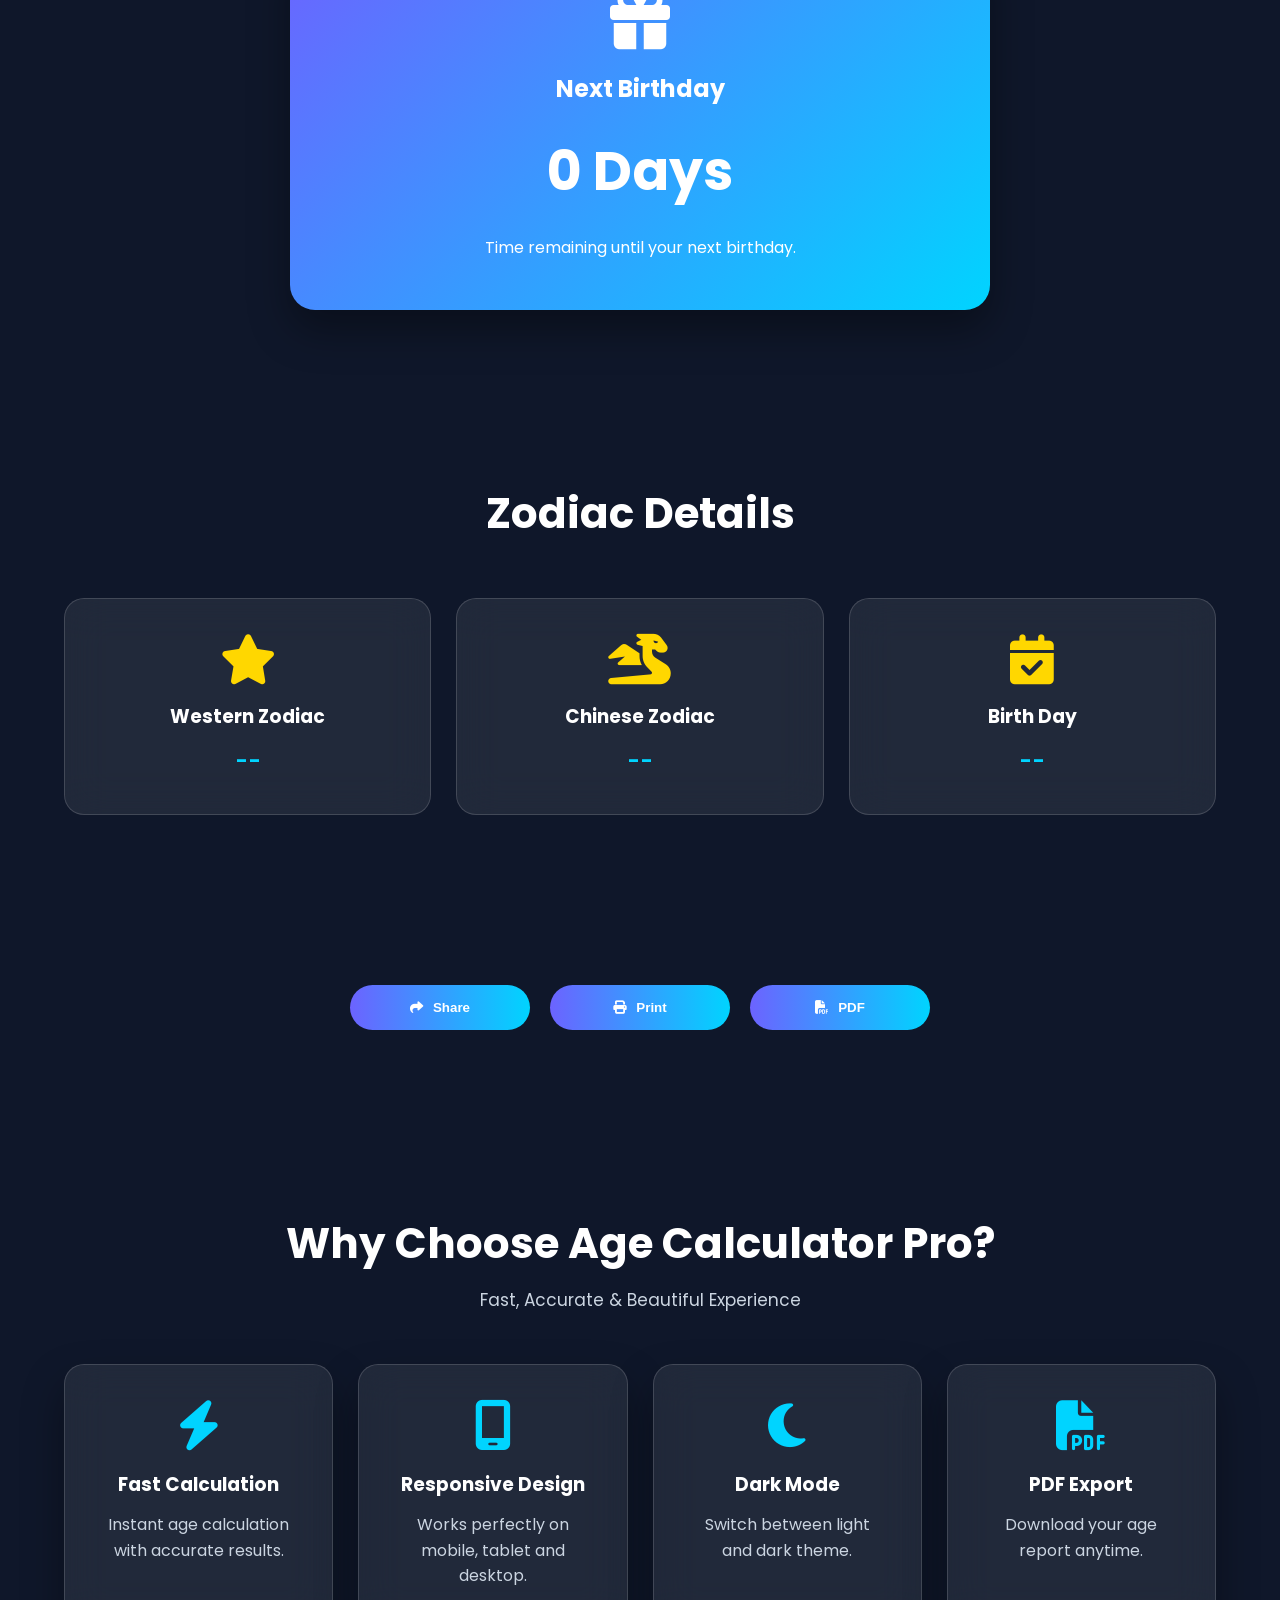
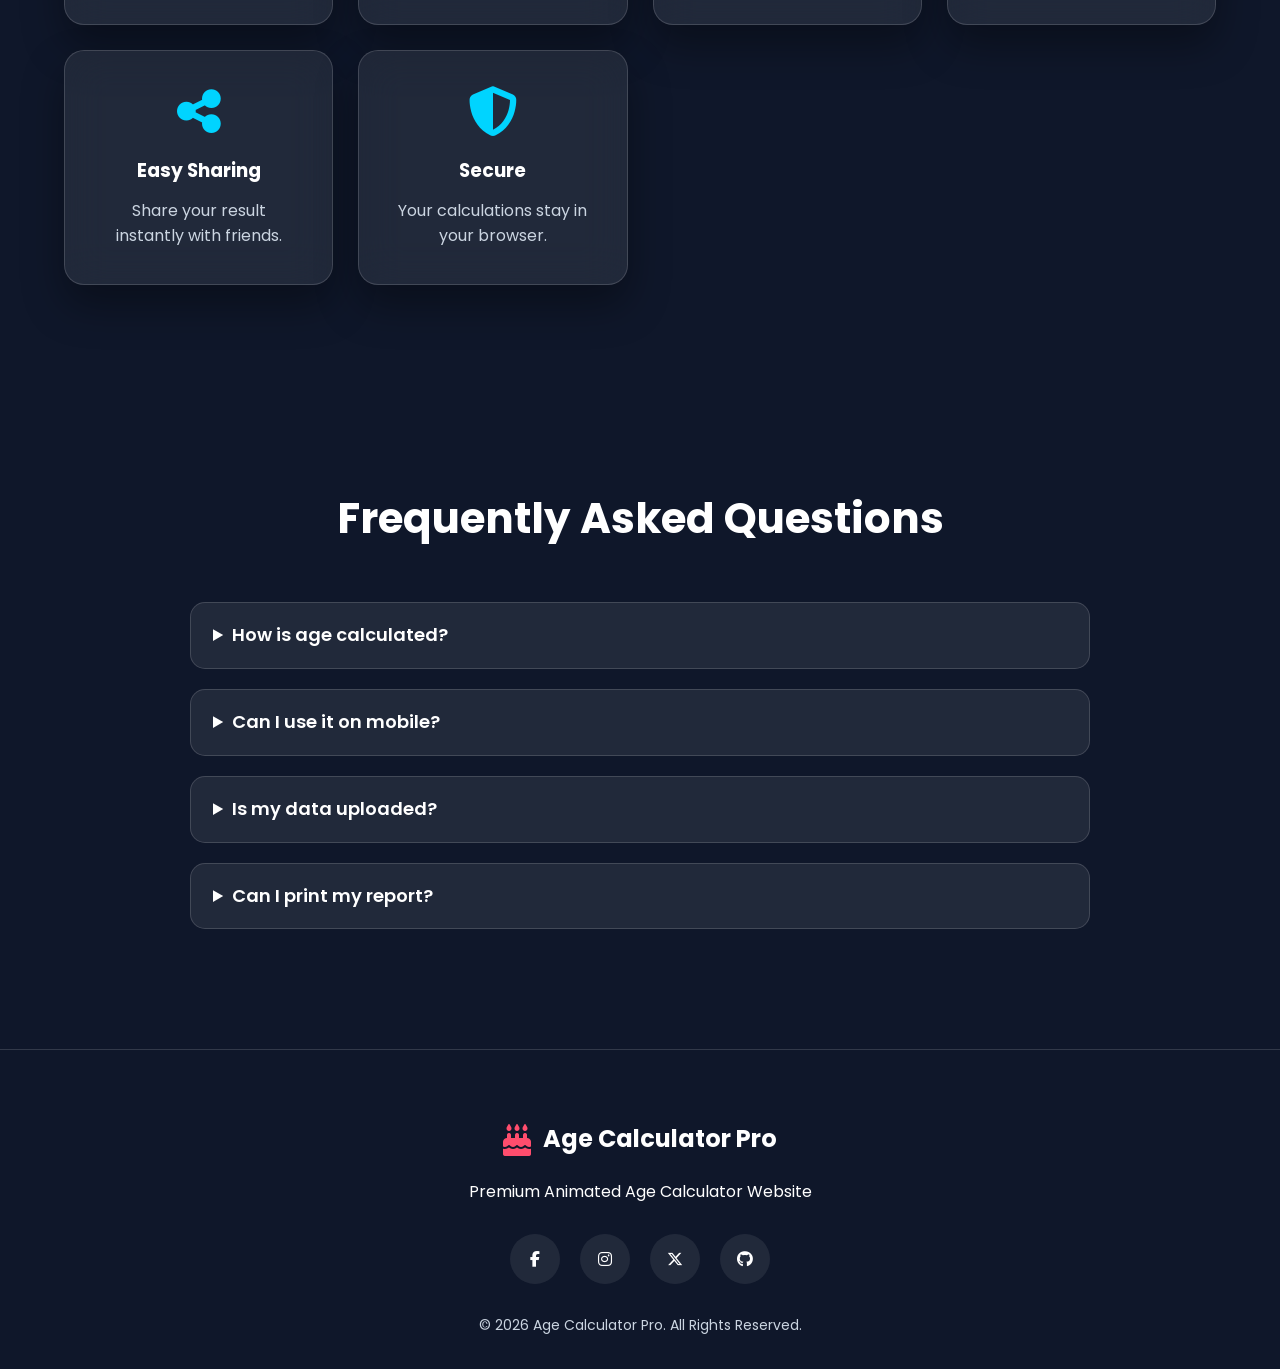
==== commit b3d720fc: "Update index.html" ====
--- a/index.html
+++ b/index.html
@@ -2,11 +2,13 @@
 <html lang="en">
 
 <head>
-google-site-verification: googlee44ef8a778ef8322.html
+
 <meta charset="UTF-8">
 
 <meta name="viewport"
 content="width=device-width, initial-scale=1.0">
+     <meta name="google-site-verification" content="googlee44ef8a778ef8322.html" />
+
 
 <meta name="description"
 content="Premium Professional Age Calculator">
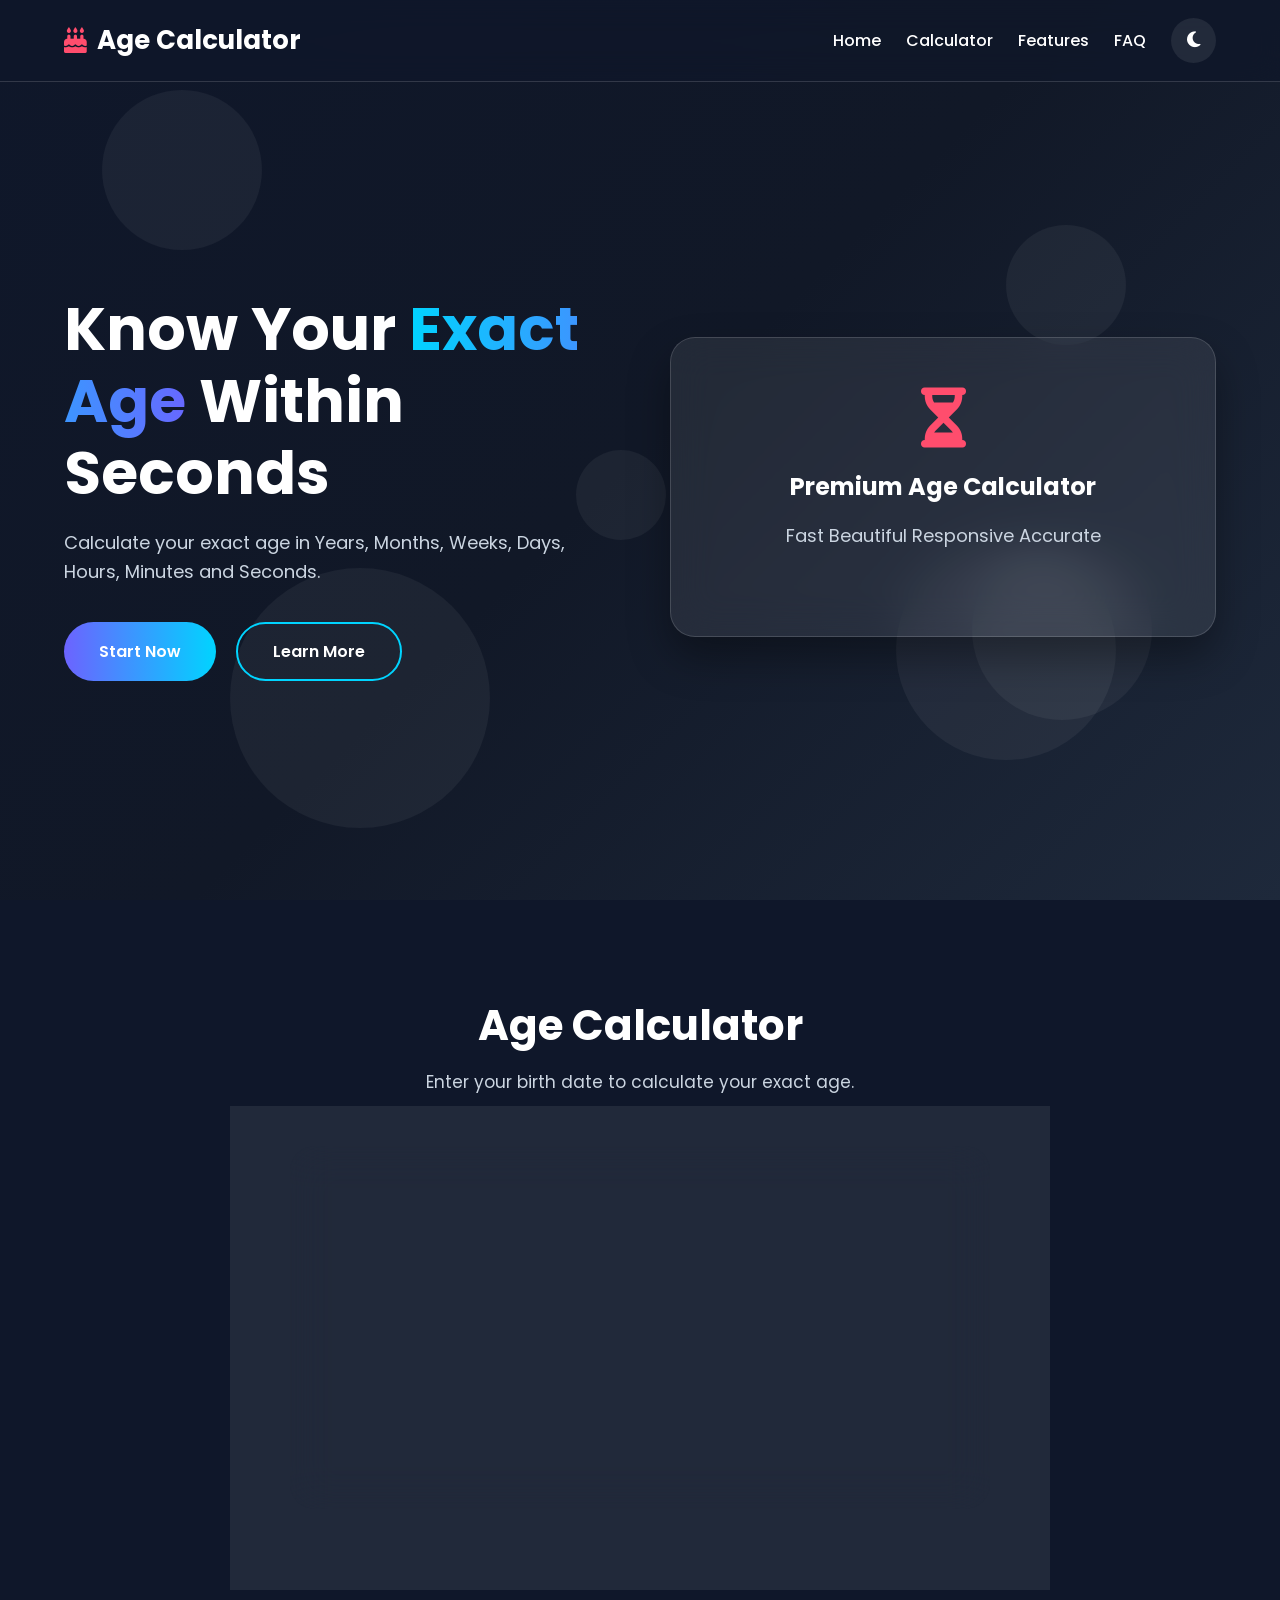
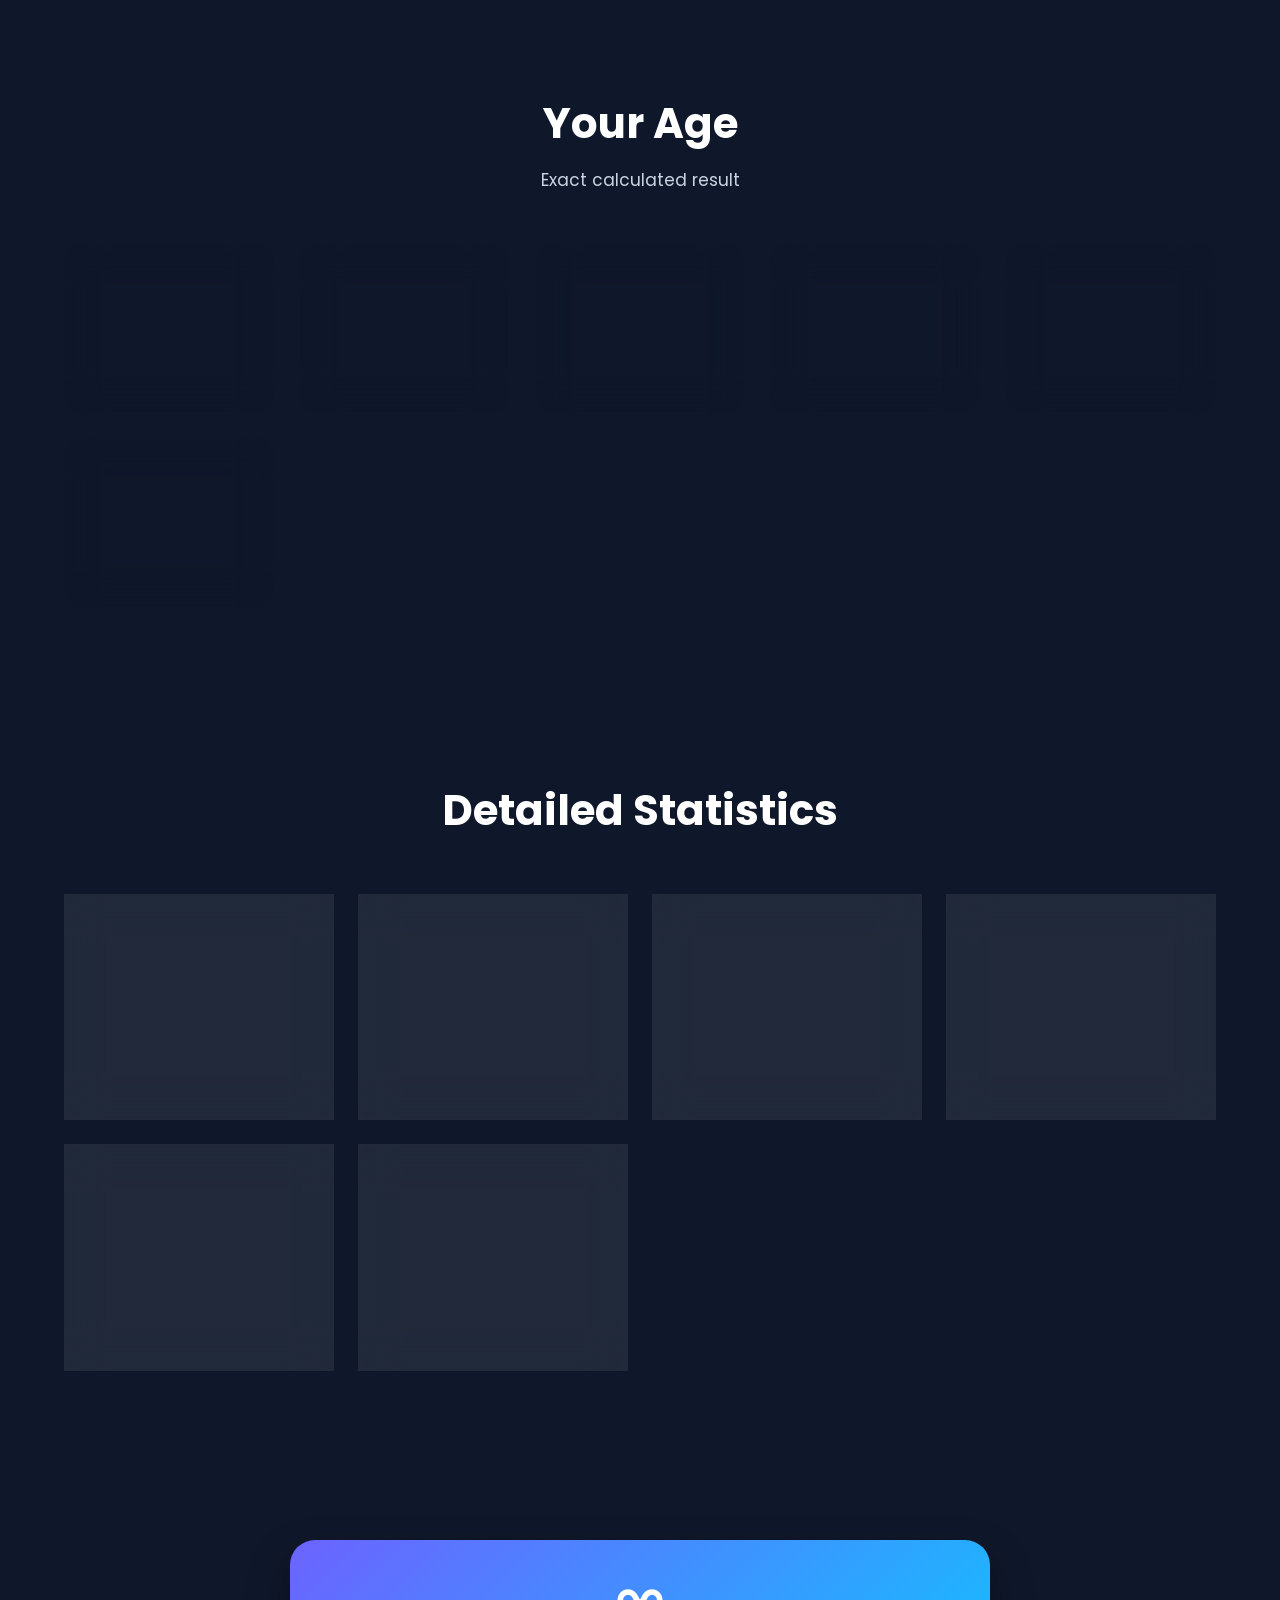
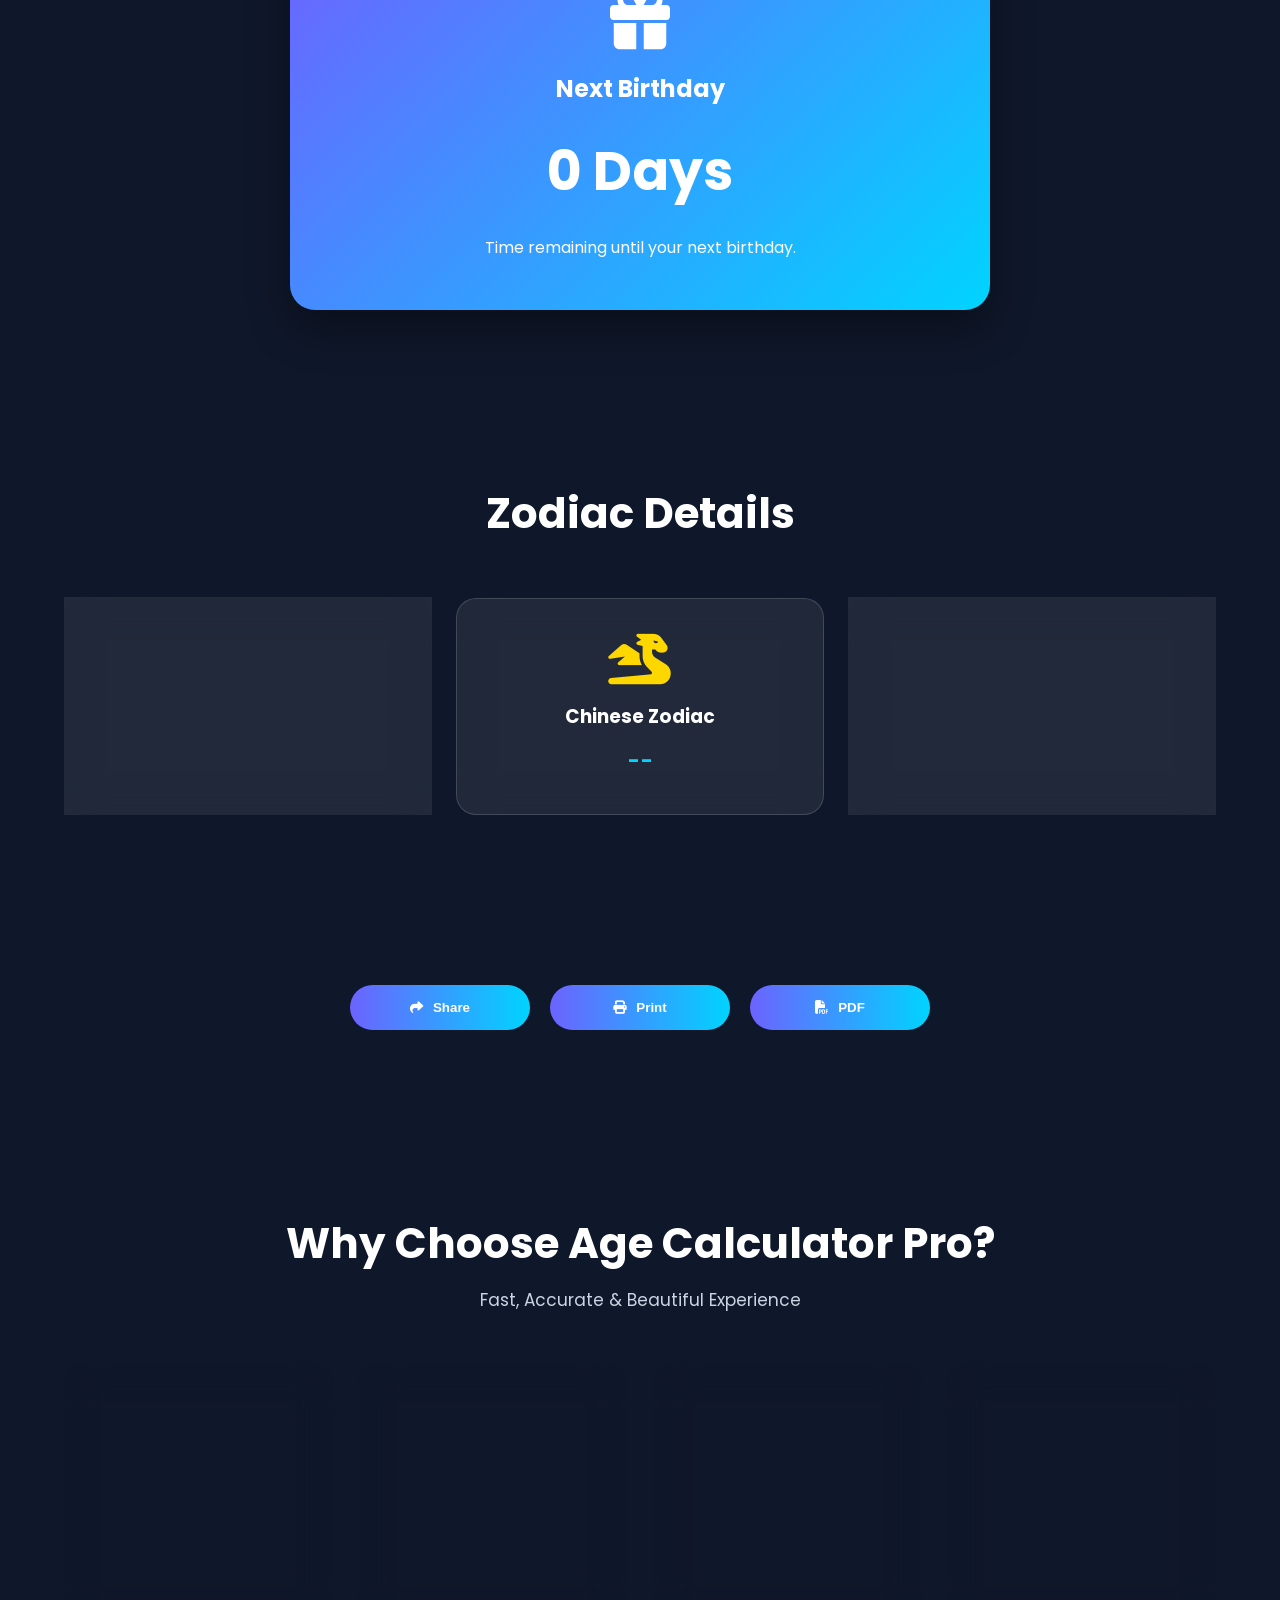
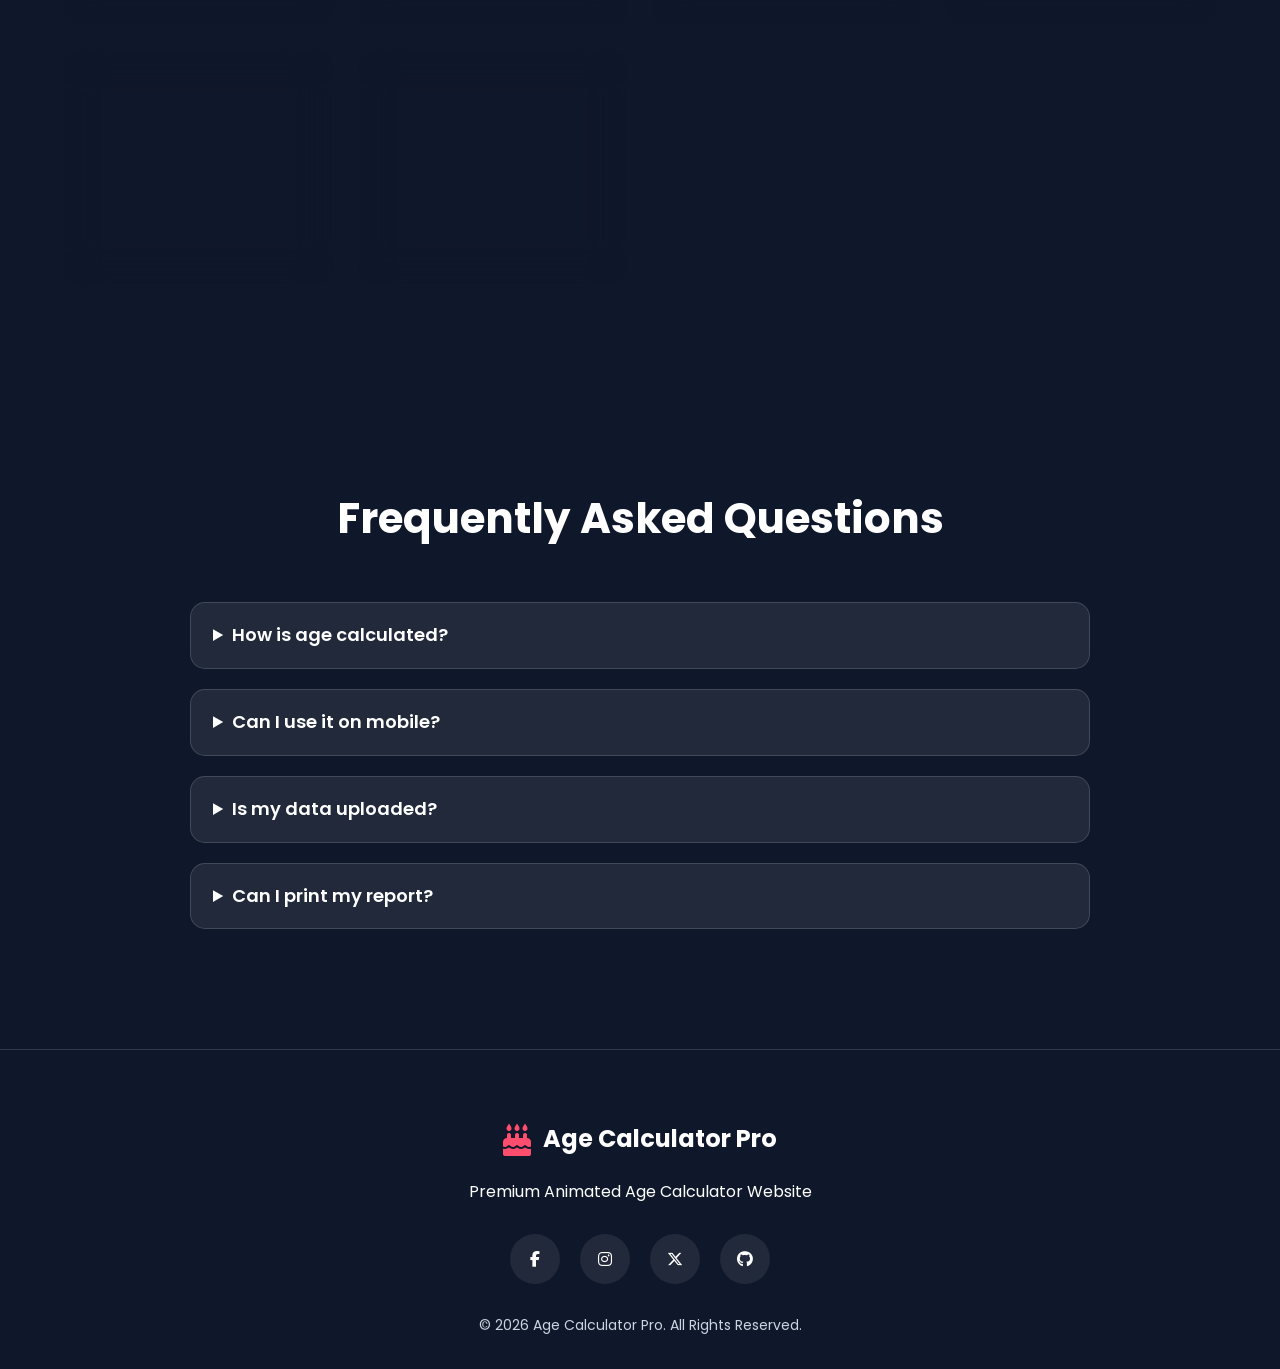
==== commit 282a75bc: "Update index.html" ====
--- a/index.html
+++ b/index.html
@@ -7,9 +7,7 @@
 
 <meta name="viewport"
 content="width=device-width, initial-scale=1.0">
-     <meta name="google-site-verification" content="googlee44ef8a778ef8322.html" />
-
-
+    
 <meta name="description"
 content="Premium Professional Age Calculator">
 
@@ -44,7 +42,7 @@
 
 <link rel="stylesheet"
 href="style.css">
-
+<meta name="google-site-verification" content="kJ2Gcx6-3M4oY-reRV-A9rSwUa2E9cPFfe8SWFJNVXQ" />
 </head>
 
 <body>
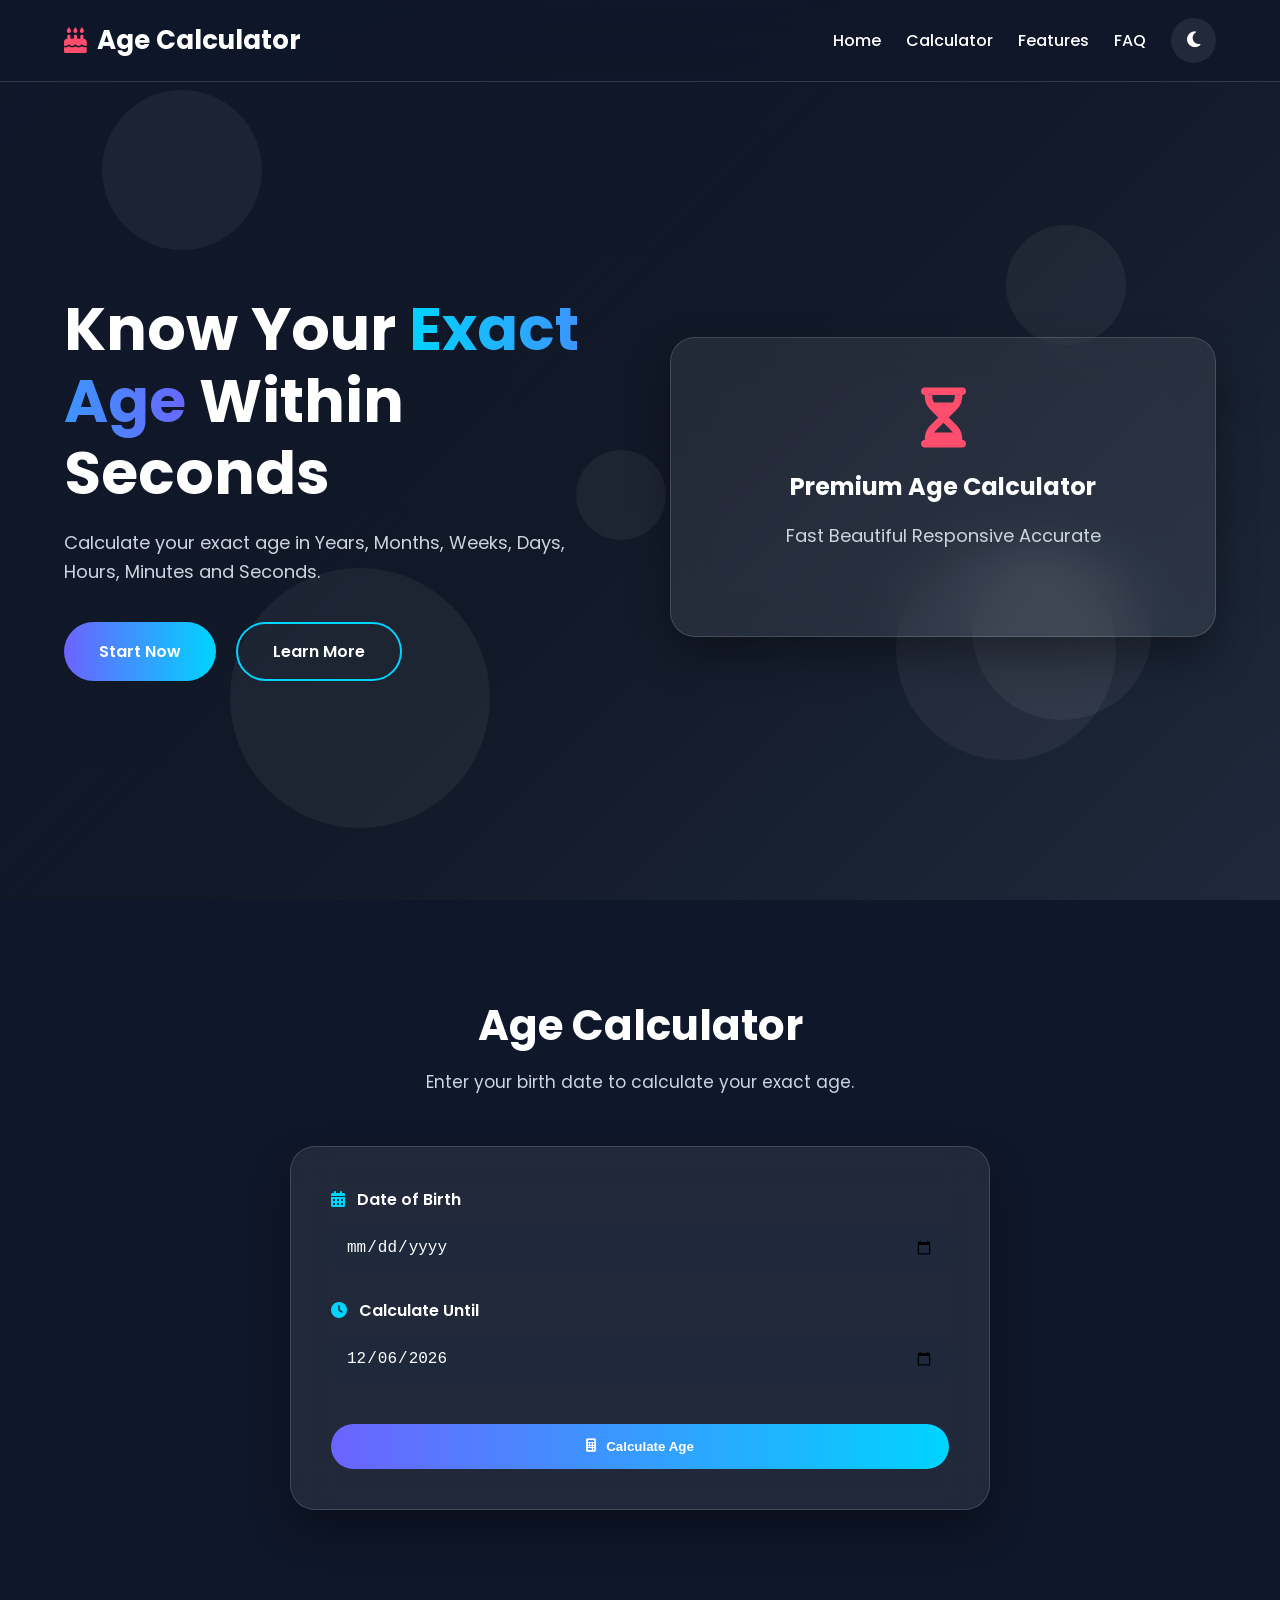
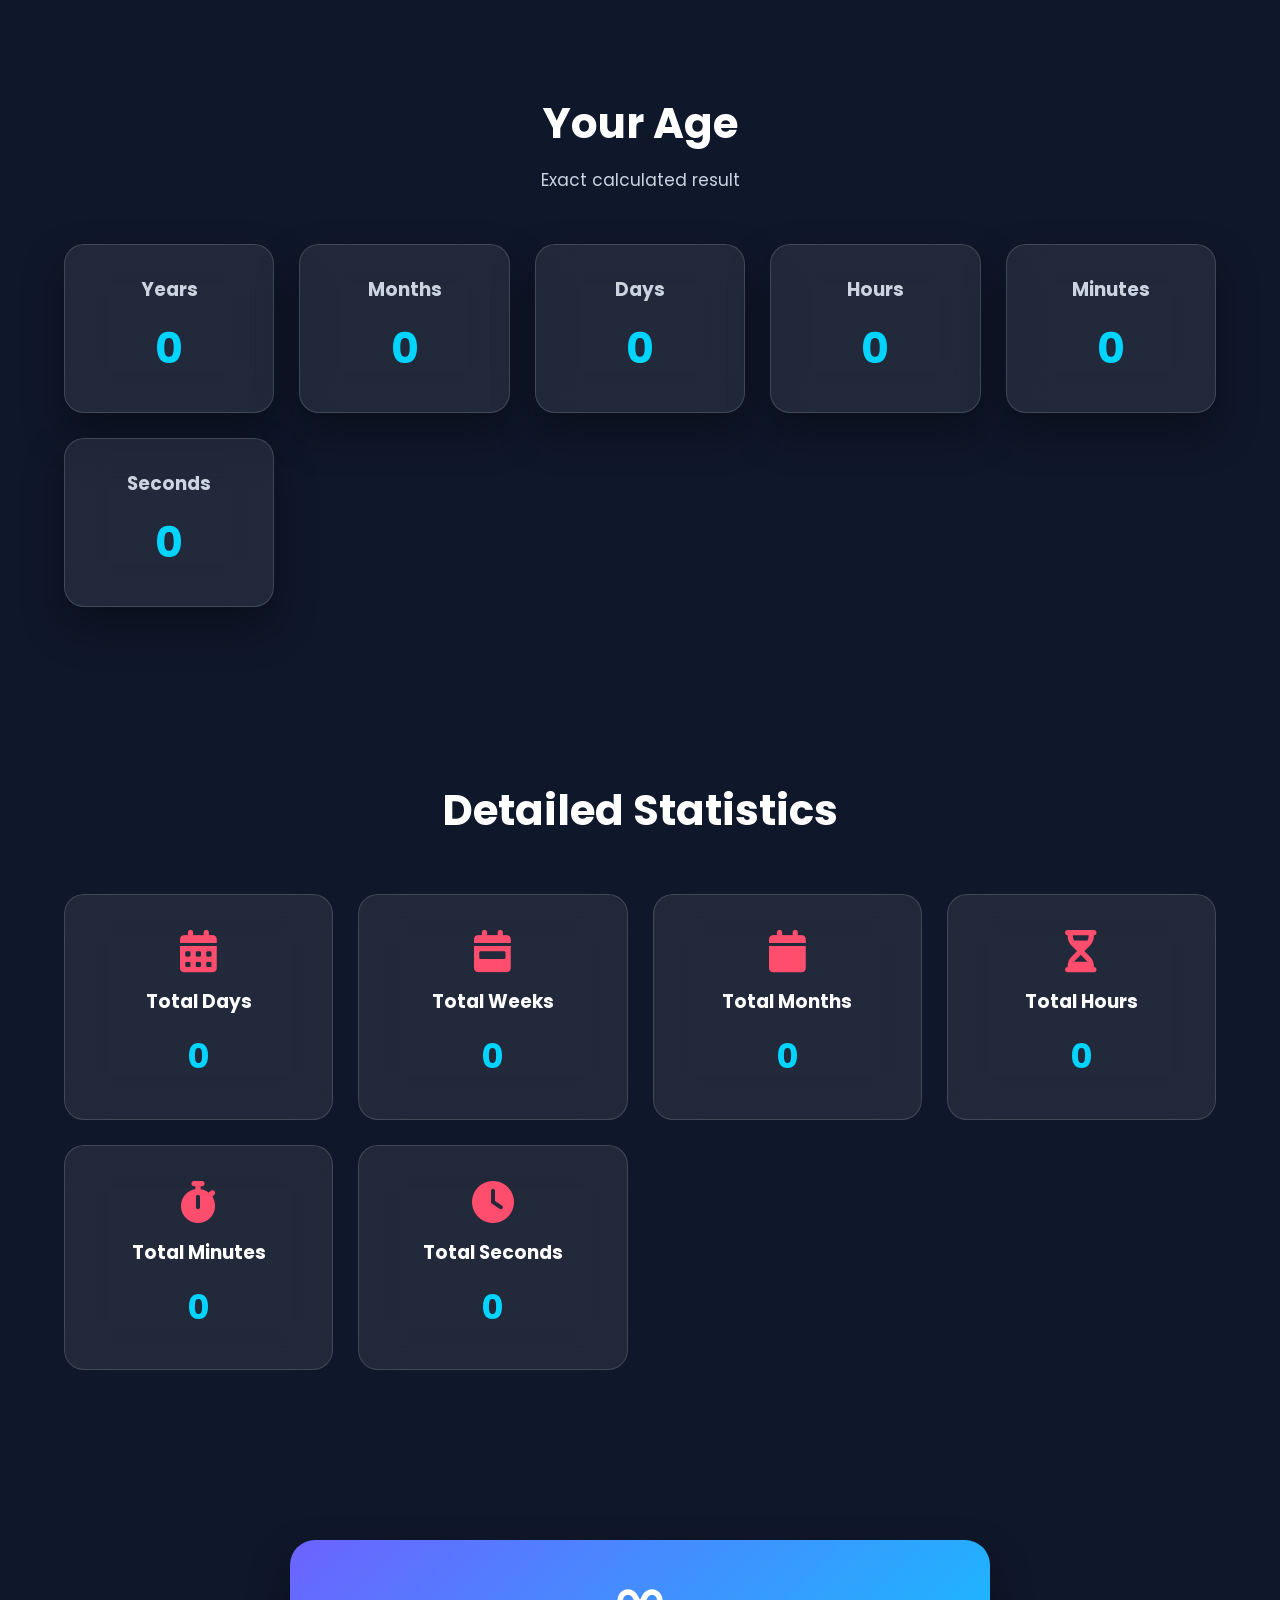
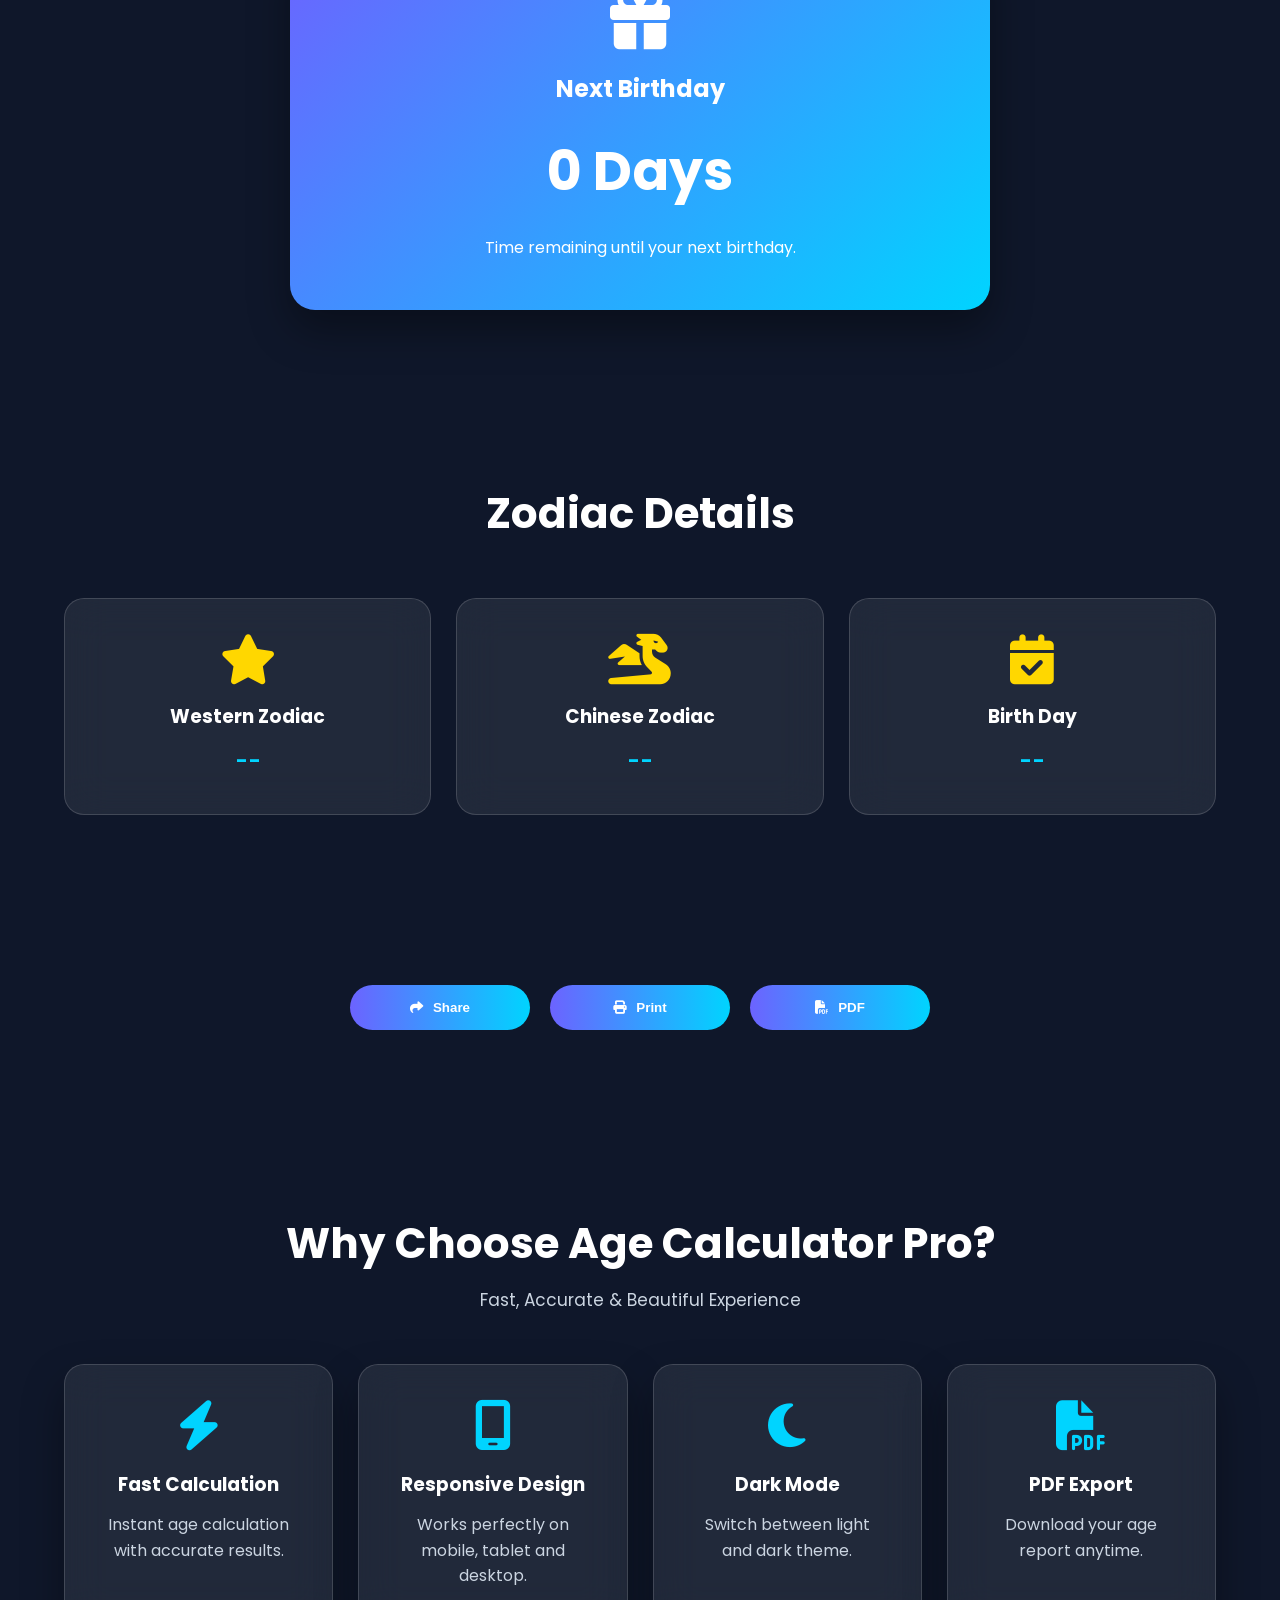
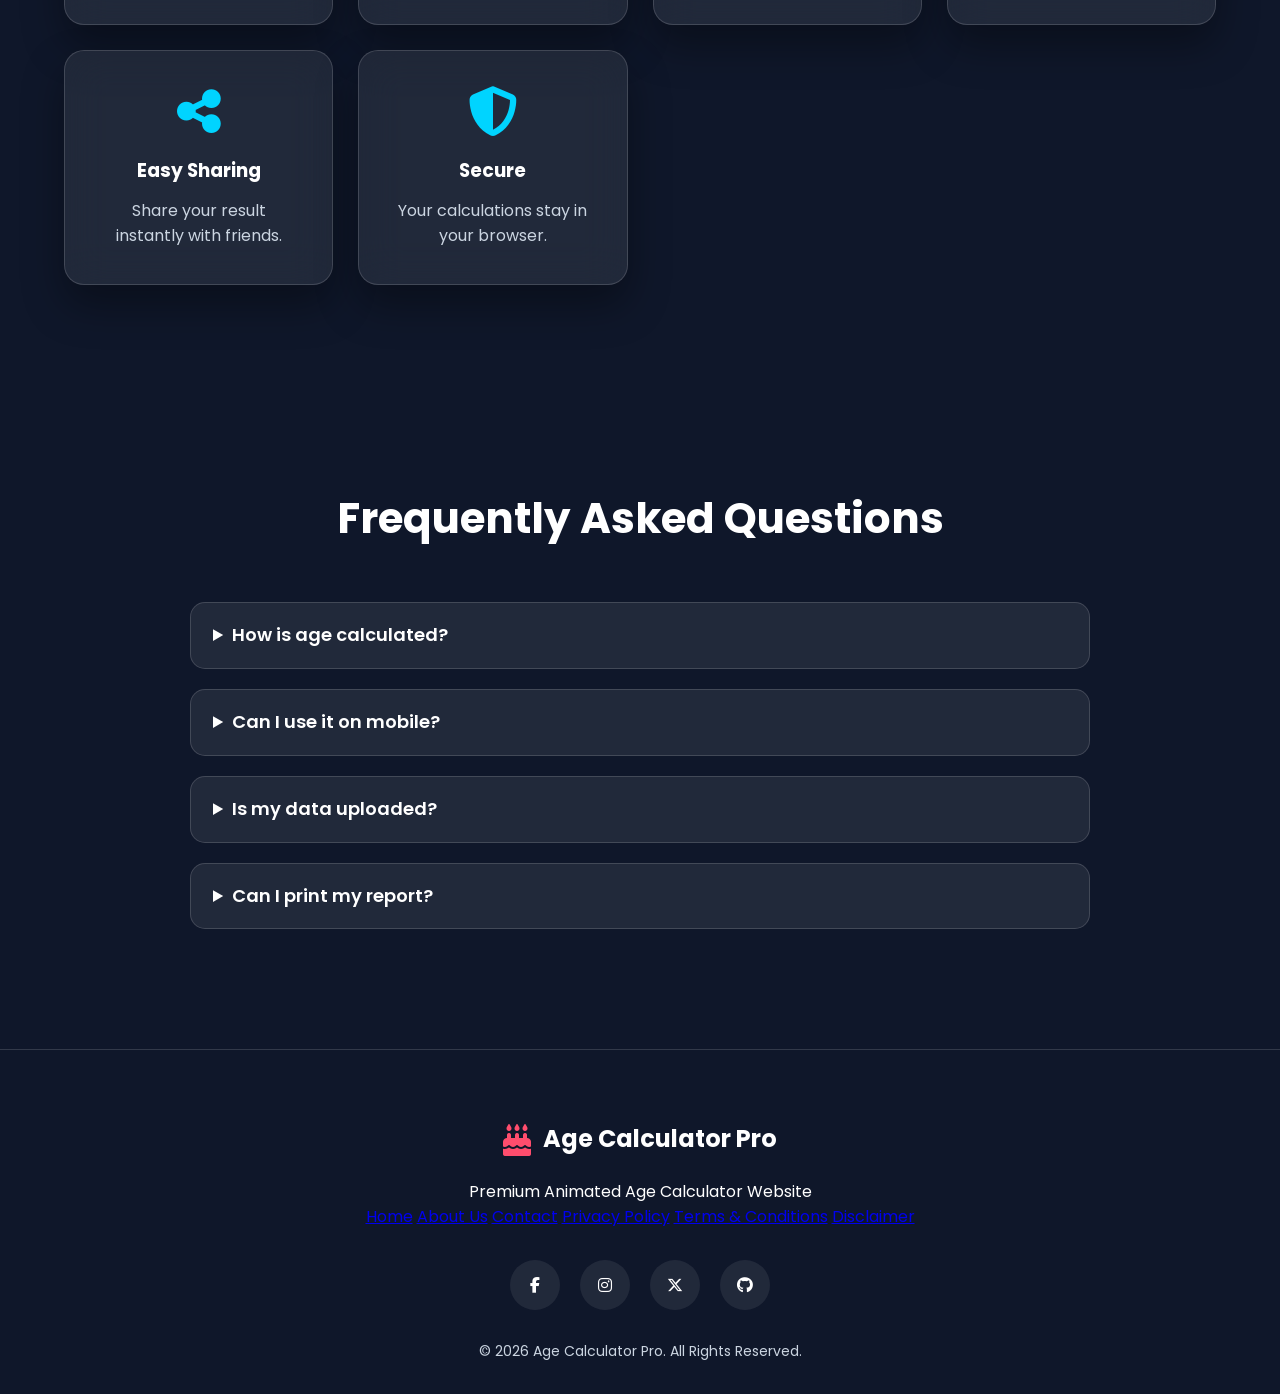
==== commit f9d2e9df: "Update index.html" ====
--- a/index.html
+++ b/index.html
@@ -2,56 +2,40 @@
 <html lang="en">
 
 <head>
-
 <meta charset="UTF-8">
-
-<meta name="viewport"
-content="width=device-width, initial-scale=1.0">
-    
-<meta name="description"
-content="Premium Professional Age Calculator">
-
-<meta name="keywords"
-content="Age Calculator, Birthday Calculator">
-
-<meta name="author"
-content="Your Name">
-
-
-
-    <title>Age Calculator - Calculate Your Exact Age</title>
-
-<meta name="description" content="Free online Age Calculator. Calculate your exact age in years, months and days instantly.">
-
-<meta name="keywords" content="Age Calculator, Online Age Calculator, Calculate Age">
-
 <meta name="viewport" content="width=device-width, initial-scale=1.0">
 
-<link rel="preconnect"
-href="https://fonts.googleapis.com">
-
-<link rel="preconnect"
-href="https://fonts.gstatic.com"
-crossorigin>
-
-<link href="https://fonts.googleapis.com/css2?family=Poppins:wght@300;400;500;600;700;800&display=swap"
-rel="stylesheet">
-
-<link rel="stylesheet"
-href="https://cdnjs.cloudflare.com/ajax/libs/font-awesome/6.7.2/css/all.min.css">
-
-<link rel="stylesheet"
-href="style.css">
-<meta name="google-site-verification" content="kJ2Gcx6-3M4oY-reRV-A9rSwUa2E9cPFfe8SWFJNVXQ" />
+<title>Age Calculator Pro – Free Age, EMI, GST, Loan & Scientific Calculator</title>
+
+<meta name="description" content="Age Calculator Pro is a free online calculator website. Calculate age, EMI, GST, loan, percentage, discount, scientific calculations and more with fast, accurate and mobile-friendly tools.">
+
+<meta name="keywords" content="Age Calculator Pro, Age Calculator, EMI Calculator, GST Calculator, Loan Calculator, Percentage Calculator, Discount Calculator, Scientific Calculator">
+
+<meta name="author" content="Karan More">
+
+<meta name="robots" content="index, follow">
+
+<link rel="canonical" href="https://karan86512.github.io/Age-Calculator-Pro/">
+
+<meta name="google-site-verification" content="kJ2Gcx6-3M4oY-reRV-A9rSwUa2E9cPFfe8SWFJNVXQ">
+
+<link rel="preconnect" href="https://fonts.googleapis.com">
+<link rel="preconnect" href="https://fonts.gstatic.com" crossorigin>
+
+<link href="https://fonts.googleapis.com/css2?family=Poppins:wght@300;400;500;600;700;800&display=swap" rel="stylesheet">
+
+<link rel="stylesheet" href="https://cdnjs.cloudflare.com/ajax/libs/font-awesome/6.7.2/css/all.min.css">
+
+<link rel="stylesheet" href="style.css">
 </head>
-
 <body>
 
 <div id="loader">
 
 <div class="spinner"></div>
 
-<h2>Age Calculator Pro</h2>
+<h1>Age Calculator Pro</h1>
+<p>Free Online Age, EMI, GST, Loan, Discount & Scientific Calculators</p>
 
 </div>
 
@@ -553,41 +537,41 @@
     <div class="container">
 
         <div class="footer-logo">
-
             <i class="fa-solid fa-cake-candles"></i>
-
             <h2>Age Calculator Pro</h2>
-
         </div>
 
         <p>
-
             Premium Animated Age Calculator Website
-
         </p>
 
+        
+        <div class="footer-links">
+            <a href="index.html">Home</a>
+            <a href="about.html">About Us</a>
+            <a href="contact.html">Contact</a>
+            <a href="privacy.html">Privacy Policy</a>
+            <a href="terms.html">Terms & Conditions</a>
+            <a href="disclaimer.html">Disclaimer</a>
+        </div>
+
+        
         <div class="social-links">
-
             <a href="#"><i class="fab fa-facebook-f"></i></a>
-
             <a href="#"><i class="fab fa-instagram"></i></a>
-
             <a href="#"><i class="fab fa-x-twitter"></i></a>
-
-            <a href="#"><i class="fab fa-github"></i></a>
-
+            <a href="https://github.com/karan86512" target="_blank">
+                <i class="fab fa-github"></i>
+            </a>
         </div>
 
         <p class="copyright">
-
             © 2026 Age Calculator Pro. All Rights Reserved.
-
         </p>
 
     </div>
 
 </footer>
-
 <button id="topBtn">
 
     <i class="fa-solid fa-arrow-up"></i>
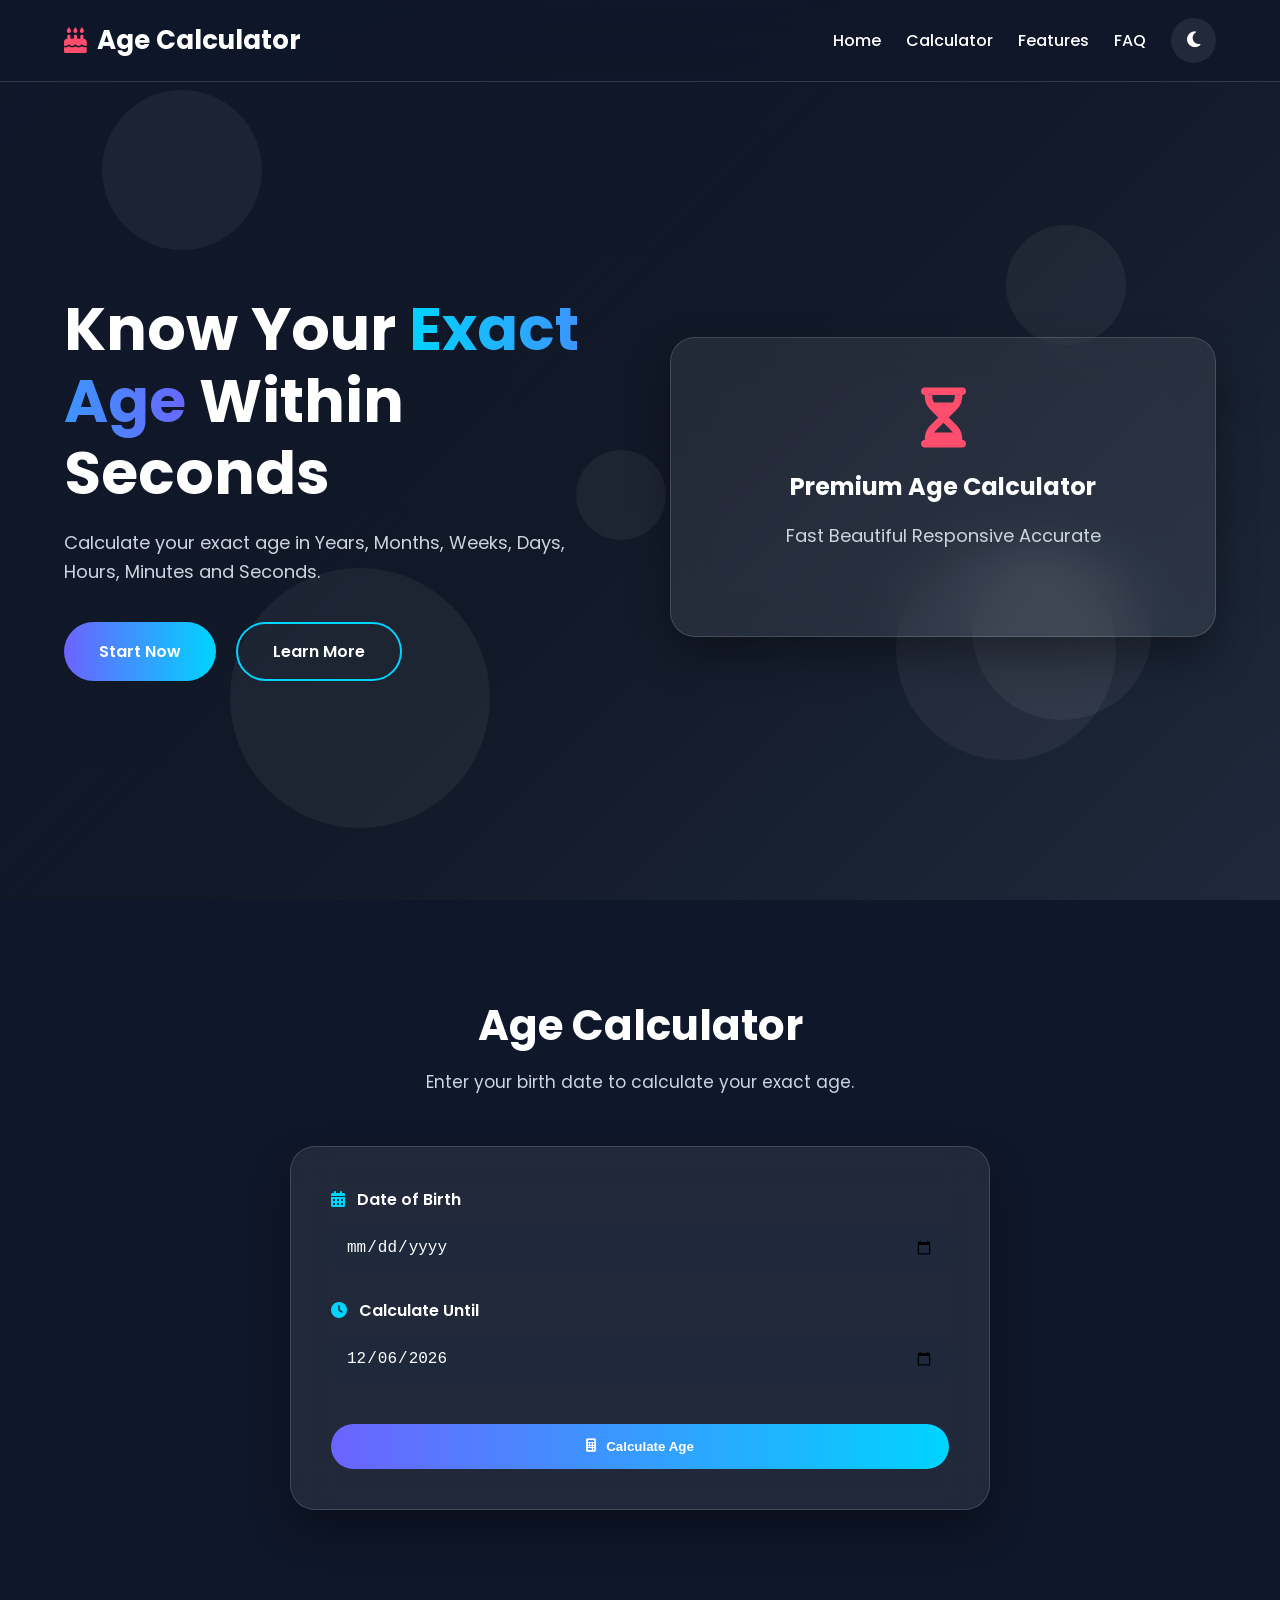
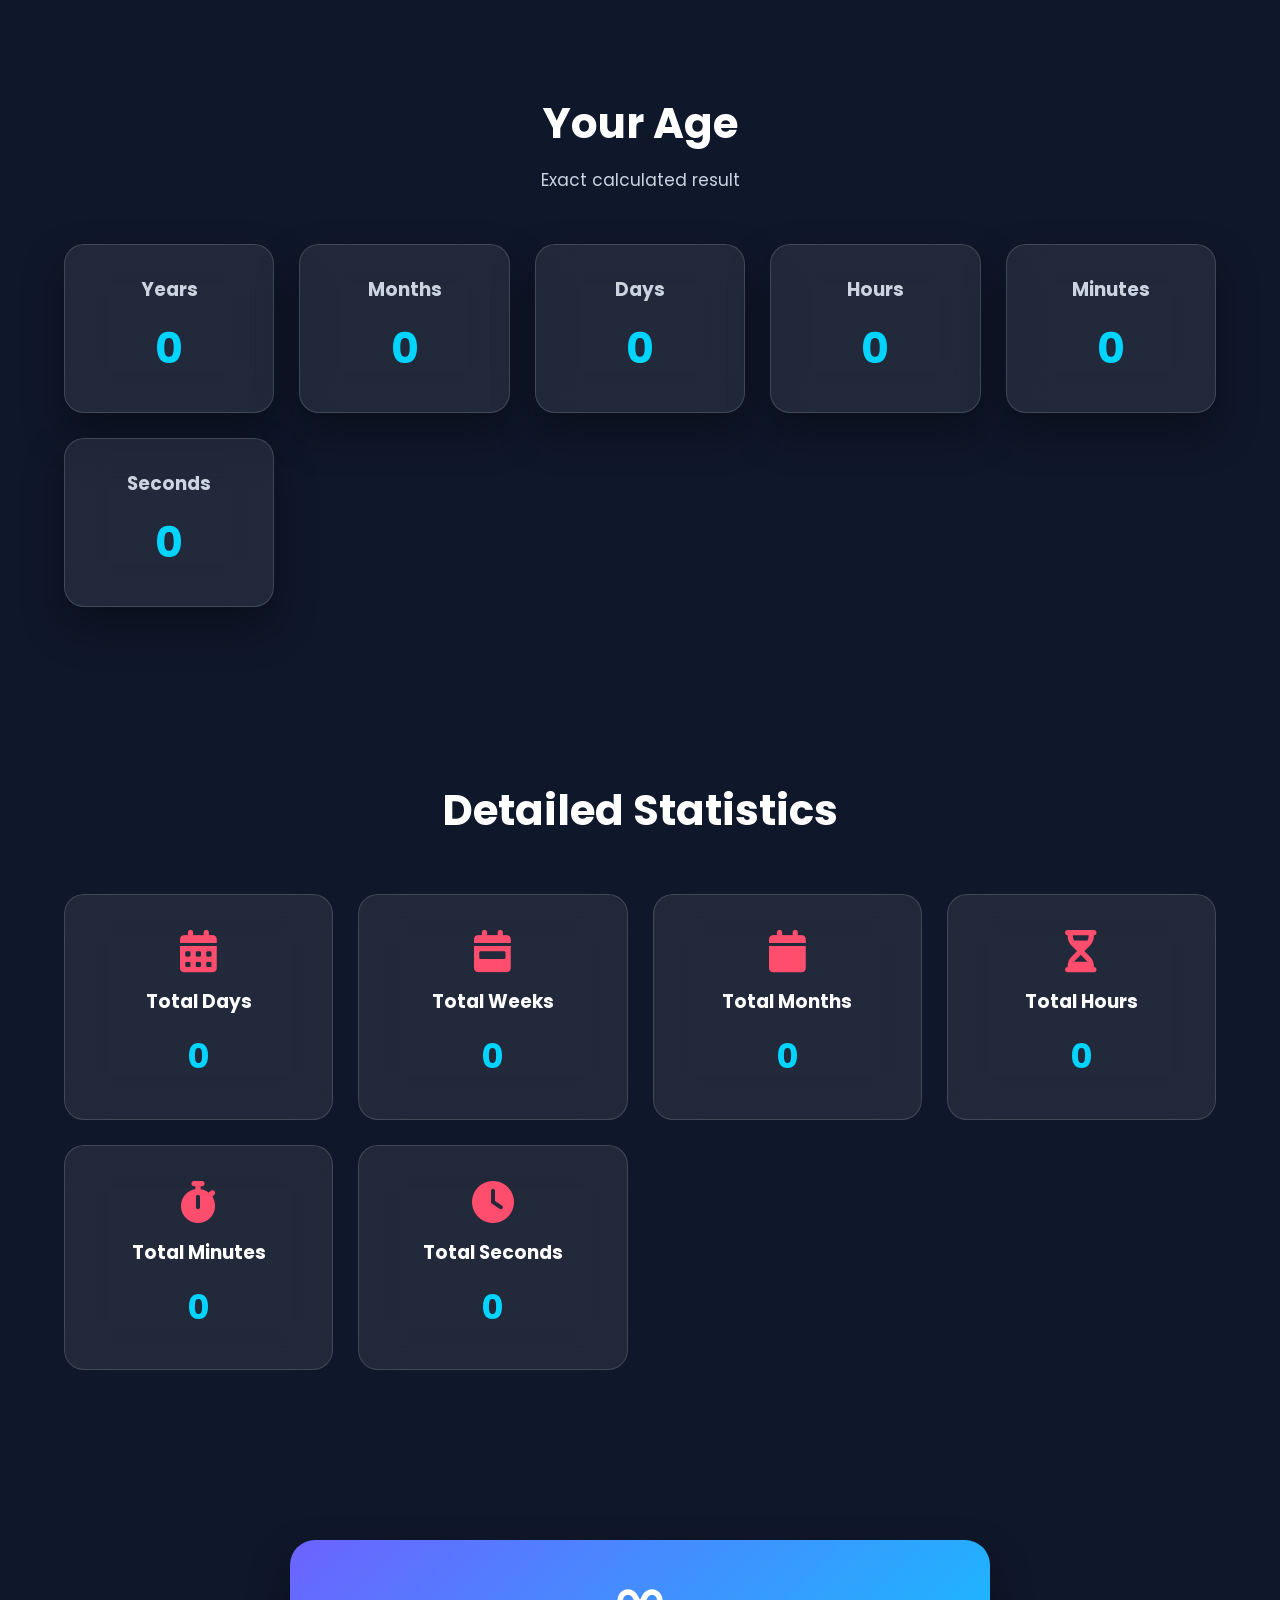
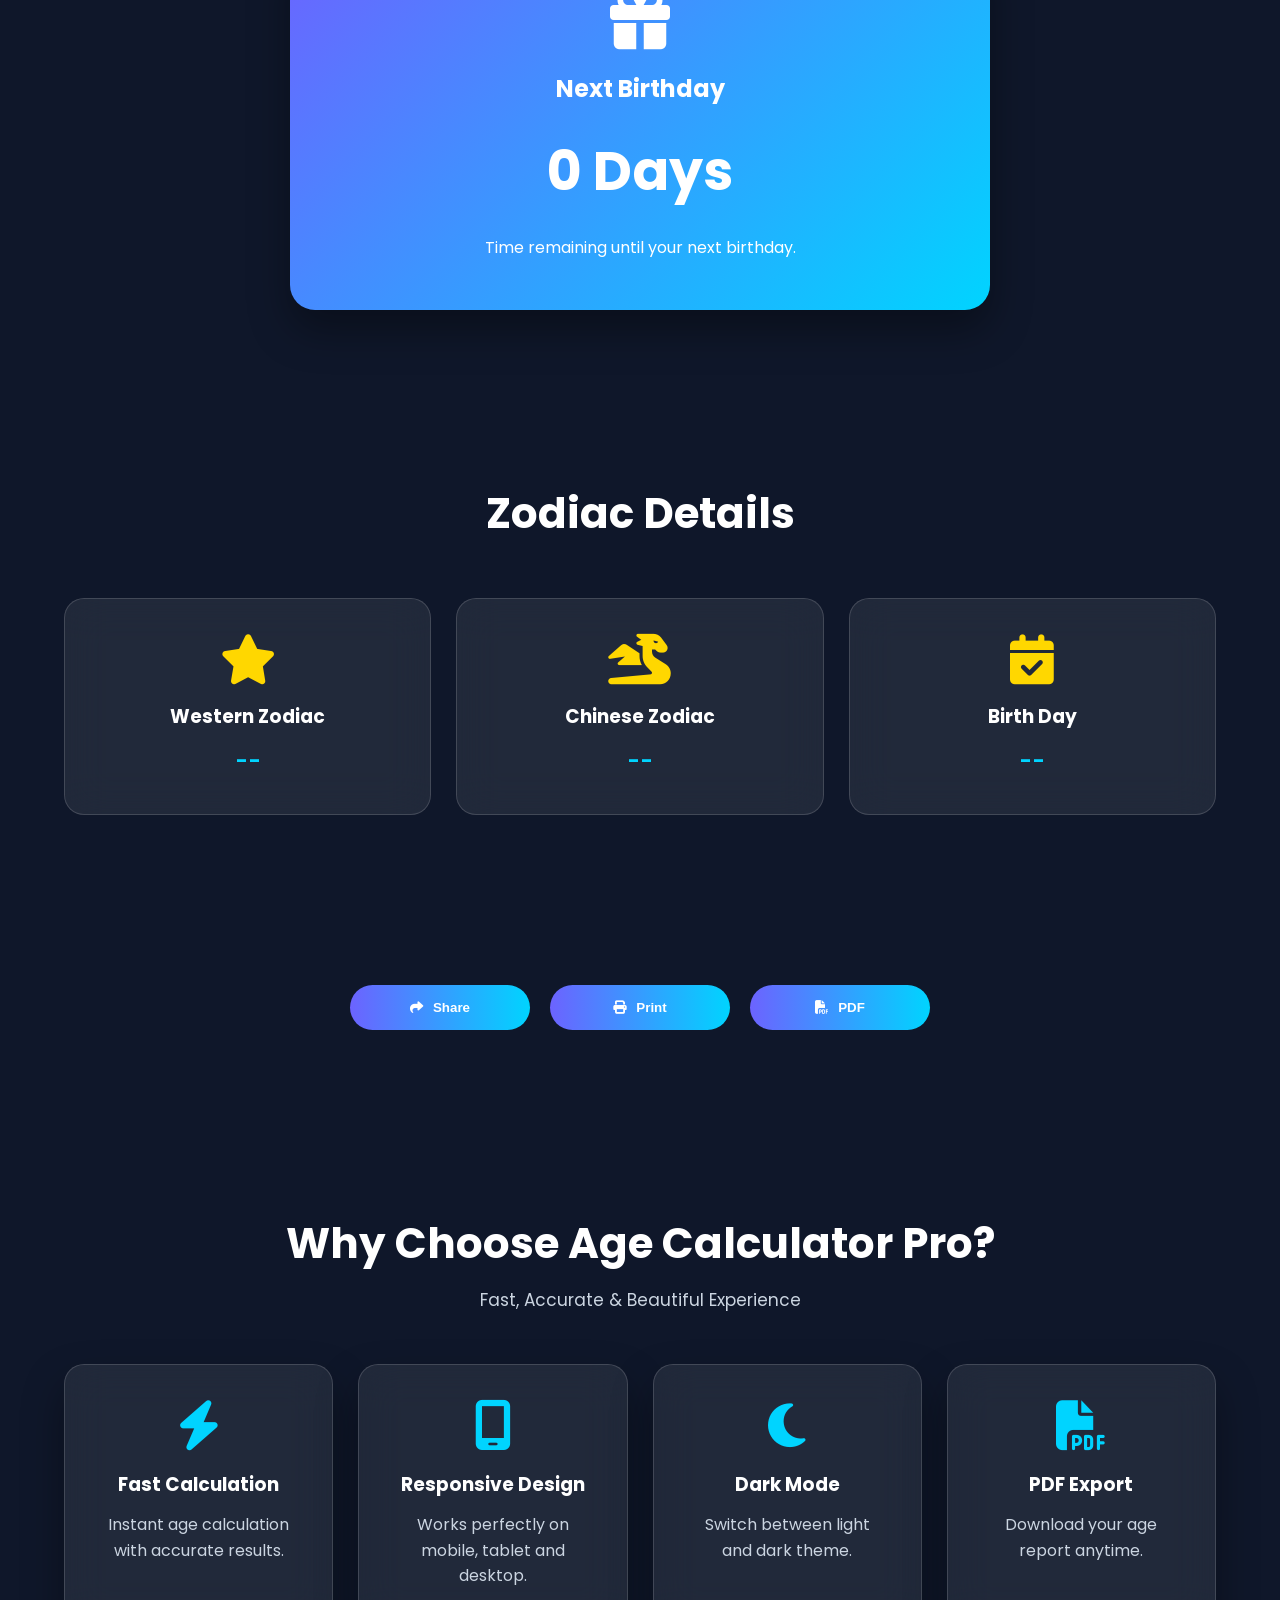
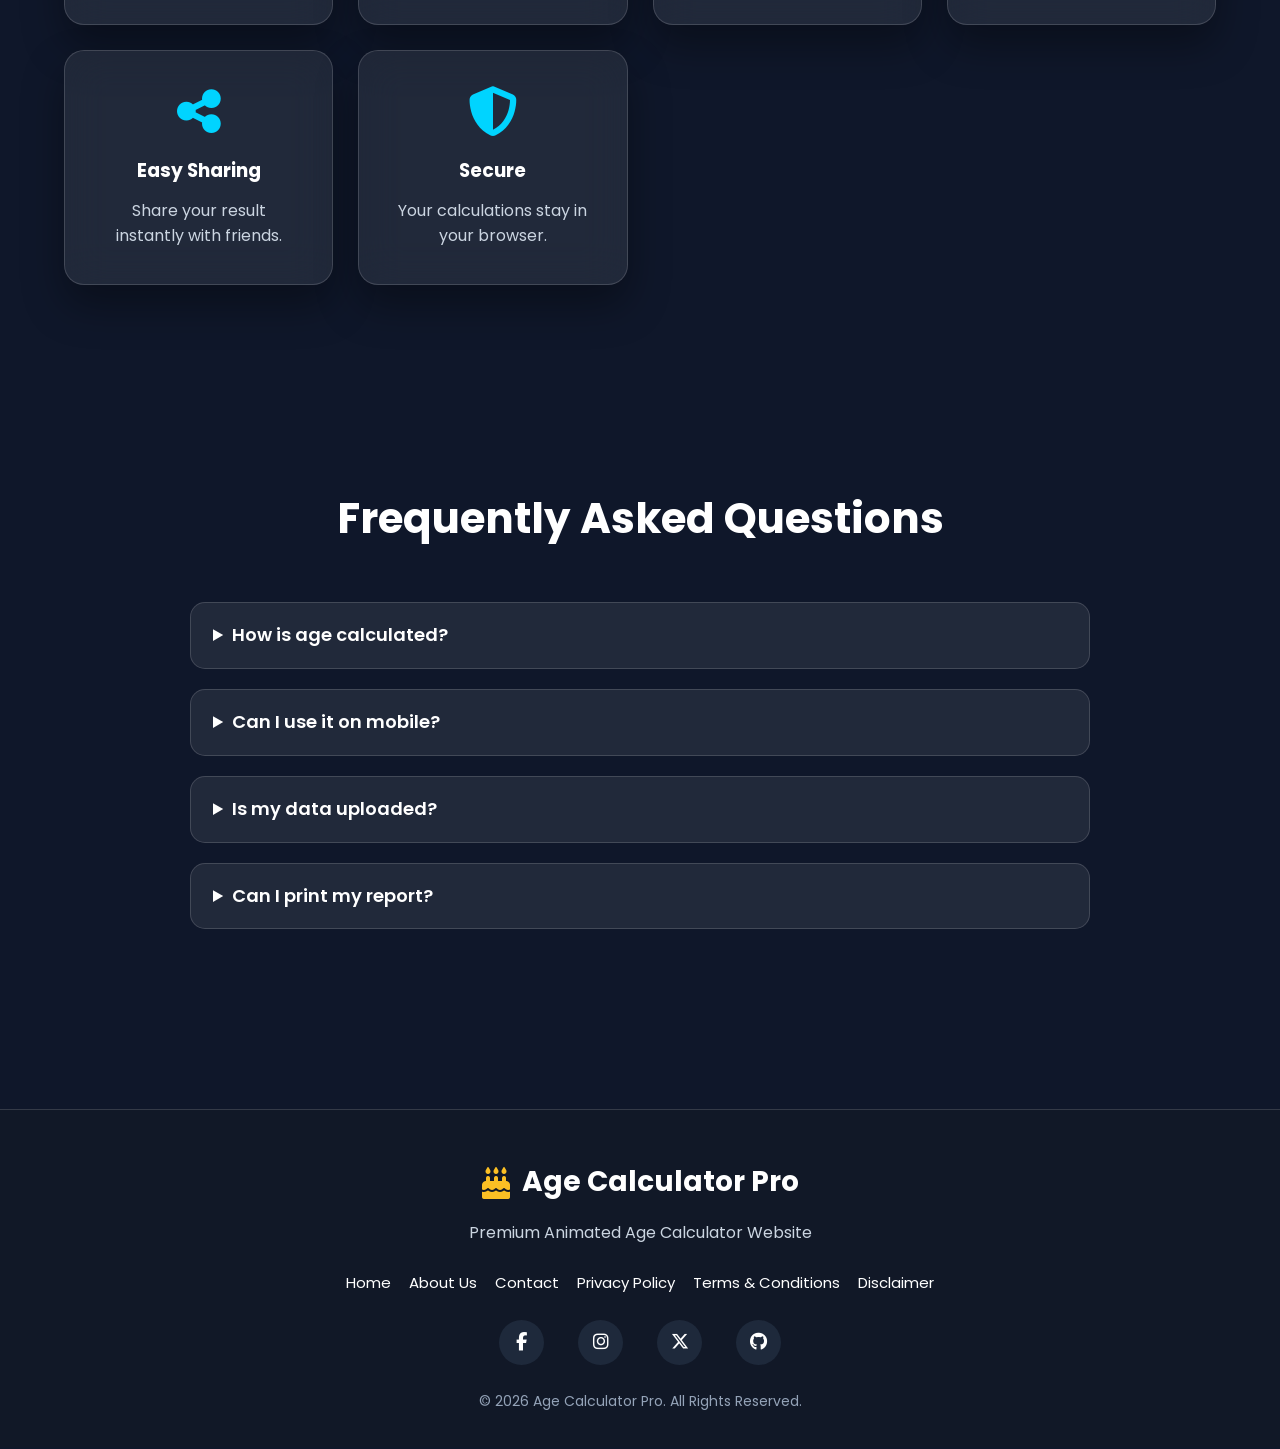
==== commit 2e7d0f58: "Update index.html" ====
--- a/index.html
+++ b/index.html
@@ -2,9 +2,18 @@
 <html lang="en">
 
 <head>
+    <meta property="og:title" content="Age Calculator Pro">
+<meta property="og:description" content="Free Online Age, EMI, GST, Loan, Percentage, Discount & Scientific Calculator.">
+<meta property="og:type" content="website">
+<meta property="og:url" content="https://karan86512.github.io/Age-Calculator-Pro/">
+<meta property="og:image" content="https://karan86512.github.io/Age-Calculator-Pro/favicon.png">
 <meta charset="UTF-8">
 <meta name="viewport" content="width=device-width, initial-scale=1.0">
-
+<meta name="twitter:card" content="summary_large_image">
+<meta name="twitter:title" content="Age Calculator Pro">
+<meta name="twitter:description" content="Free Online Calculator Website">
+<meta name="twitter:image" content="https://karan86512.github.io/Age-Calculator-Pro/favicon.png">
+    <meta name="theme-color" content="#2563eb">
 <title>Age Calculator Pro – Free Age, EMI, GST, Loan & Scientific Calculator</title>
 
 <meta name="description" content="Age Calculator Pro is a free online calculator website. Calculate age, EMI, GST, loan, percentage, discount, scientific calculations and more with fast, accurate and mobile-friendly tools.">
@@ -27,6 +36,37 @@
 <link rel="stylesheet" href="https://cdnjs.cloudflare.com/ajax/libs/font-awesome/6.7.2/css/all.min.css">
 
 <link rel="stylesheet" href="style.css">
+
+    <head>
+
+<meta charset="UTF-8">
+<meta name="viewport" content="width=device-width, initial-scale=1.0">
+
+<title>Age Calculator Pro - Free Online Age Calculator</title>
+
+<meta name="description" content="Calculate your exact age online for free. Find your age in years, months, weeks, days, hours, minutes and seconds instantly with Age Calculator Pro.">
+
+<meta name="keywords" content="Age Calculator, Online Age Calculator, Calculate Age, Birthday Calculator, Exact Age Calculator">
+
+<link rel="canonical" href="https://karan86512.github.io/Age-Calculator-Pro/">
+
+<script type="application/ld+json">
+{
+  "@context": "https://schema.org",
+  "@type": "WebApplication",
+  "name": "Age Calculator Pro",
+  "url": "https://karan86512.github.io/Age-Calculator-Pro/",
+  "applicationCategory": "UtilityApplication",
+  "operatingSystem": "Any",
+  "description": "Free online Age Calculator to calculate your exact age in years, months, weeks, days, hours, minutes and seconds instantly.",
+  "author": {
+    "@type": "Person",
+    "name": "Karan More"
+  }
+}
+</script>
+
+</head>
 </head>
 <body>
 
--- a/style.css
+++ b/style.css
@@ -1007,4 +1007,110 @@
 
 ::-webkit-scrollbar-track{
     background:#0f172a;
-}+}
+
+
+
+footer{
+    background:#111827;
+    color:#fff;
+    text-align:center;
+    padding:50px 20px 25px;
+    margin-top:60px;
+}
+
+.footer-logo{
+    display:flex;
+    justify-content:center;
+    align-items:center;
+    gap:12px;
+    margin-bottom:15px;
+}
+
+.footer-logo i{
+    font-size:32px;
+    color:#fbbf24;
+}
+
+.footer-logo h2{
+    font-size:28px;
+    font-weight:700;
+}
+
+footer p{
+    color:#cbd5e1;
+    margin:10px 0;
+}
+
+
+
+.footer-links{
+    display:flex;
+    justify-content:center;
+    flex-wrap:wrap;
+    gap:18px;
+    margin:25px 0;
+}
+
+.footer-links a{
+    color:#fff;
+    text-decoration:none;
+    font-size:15px;
+    transition:.3s;
+}
+
+.footer-links a:hover{
+    color:#60a5fa;
+}
+
+
+
+.social-links{
+    display:flex;
+    justify-content:center;
+    gap:18px;
+    margin:25px 0;
+}
+
+.social-links a{
+    width:45px;
+    height:45px;
+    border-radius:50%;
+    background:#1e293b;
+    display:flex;
+    align-items:center;
+    justify-content:center;
+    color:#fff;
+    font-size:18px;
+    transition:.3s;
+}
+
+.social-links a:hover{
+    background:#2563eb;
+    transform:translateY(-5px);
+}
+
+.copyright{
+    margin-top:20px;
+    font-size:14px;
+    color:#94a3b8;
+}
+
+
+
+@media(max-width:768px){
+
+.footer-logo h2{
+    font-size:22px;
+}
+
+.footer-links{
+    flex-direction:column;
+    gap:12px;
+}
+
+.social-links{
+    gap:12px;
+}
+
+}
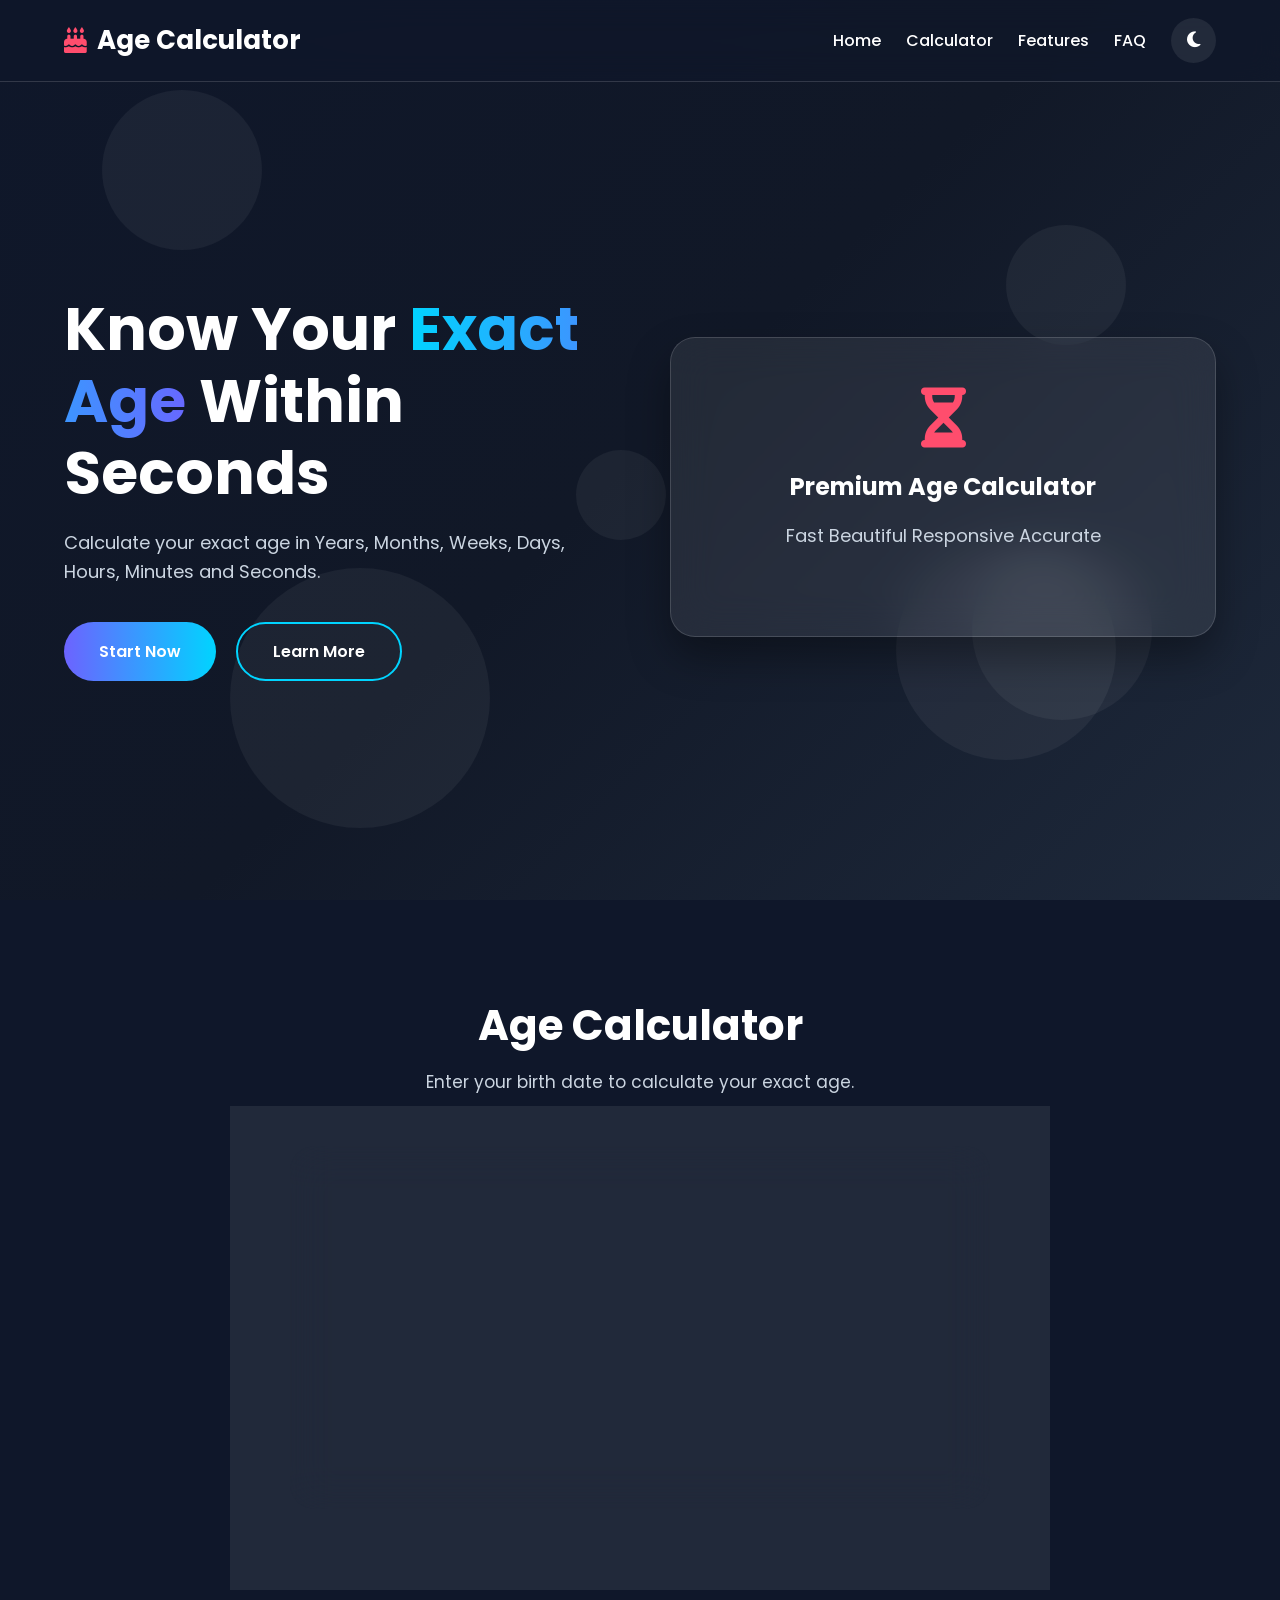
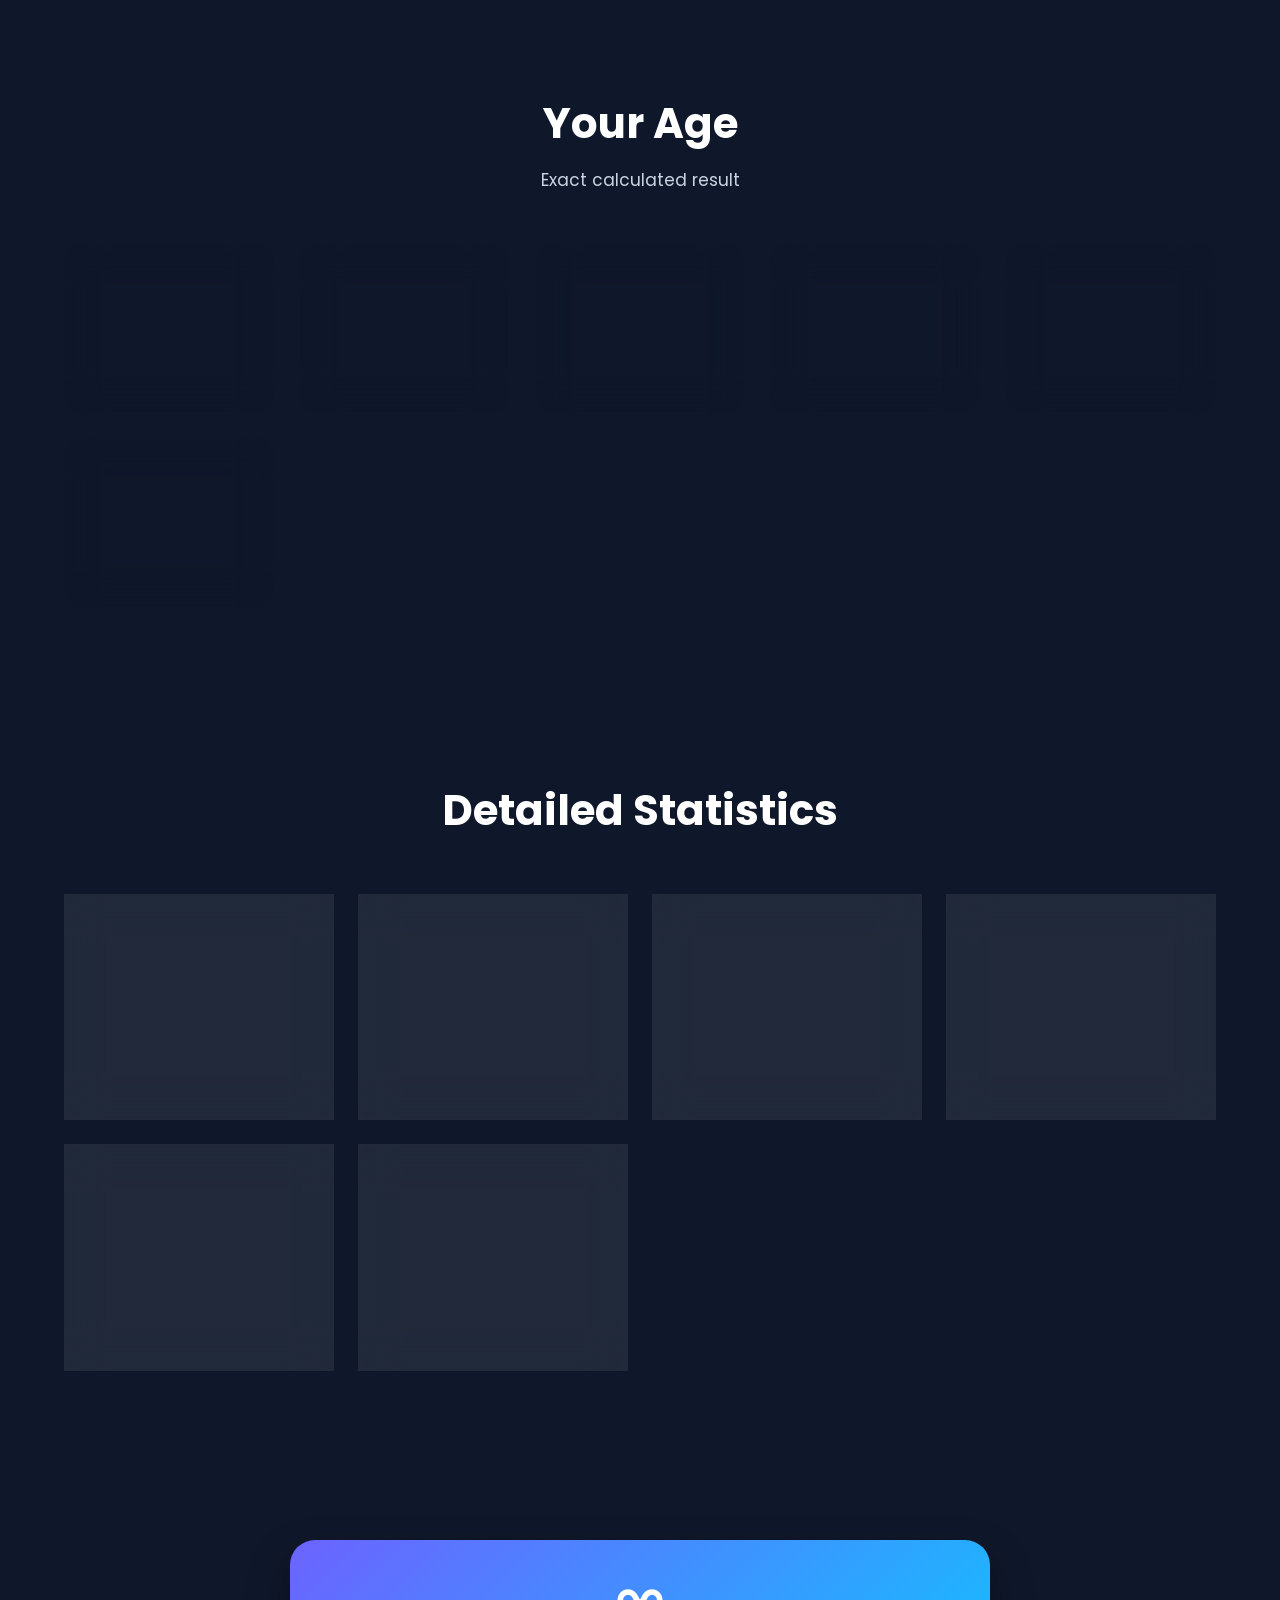
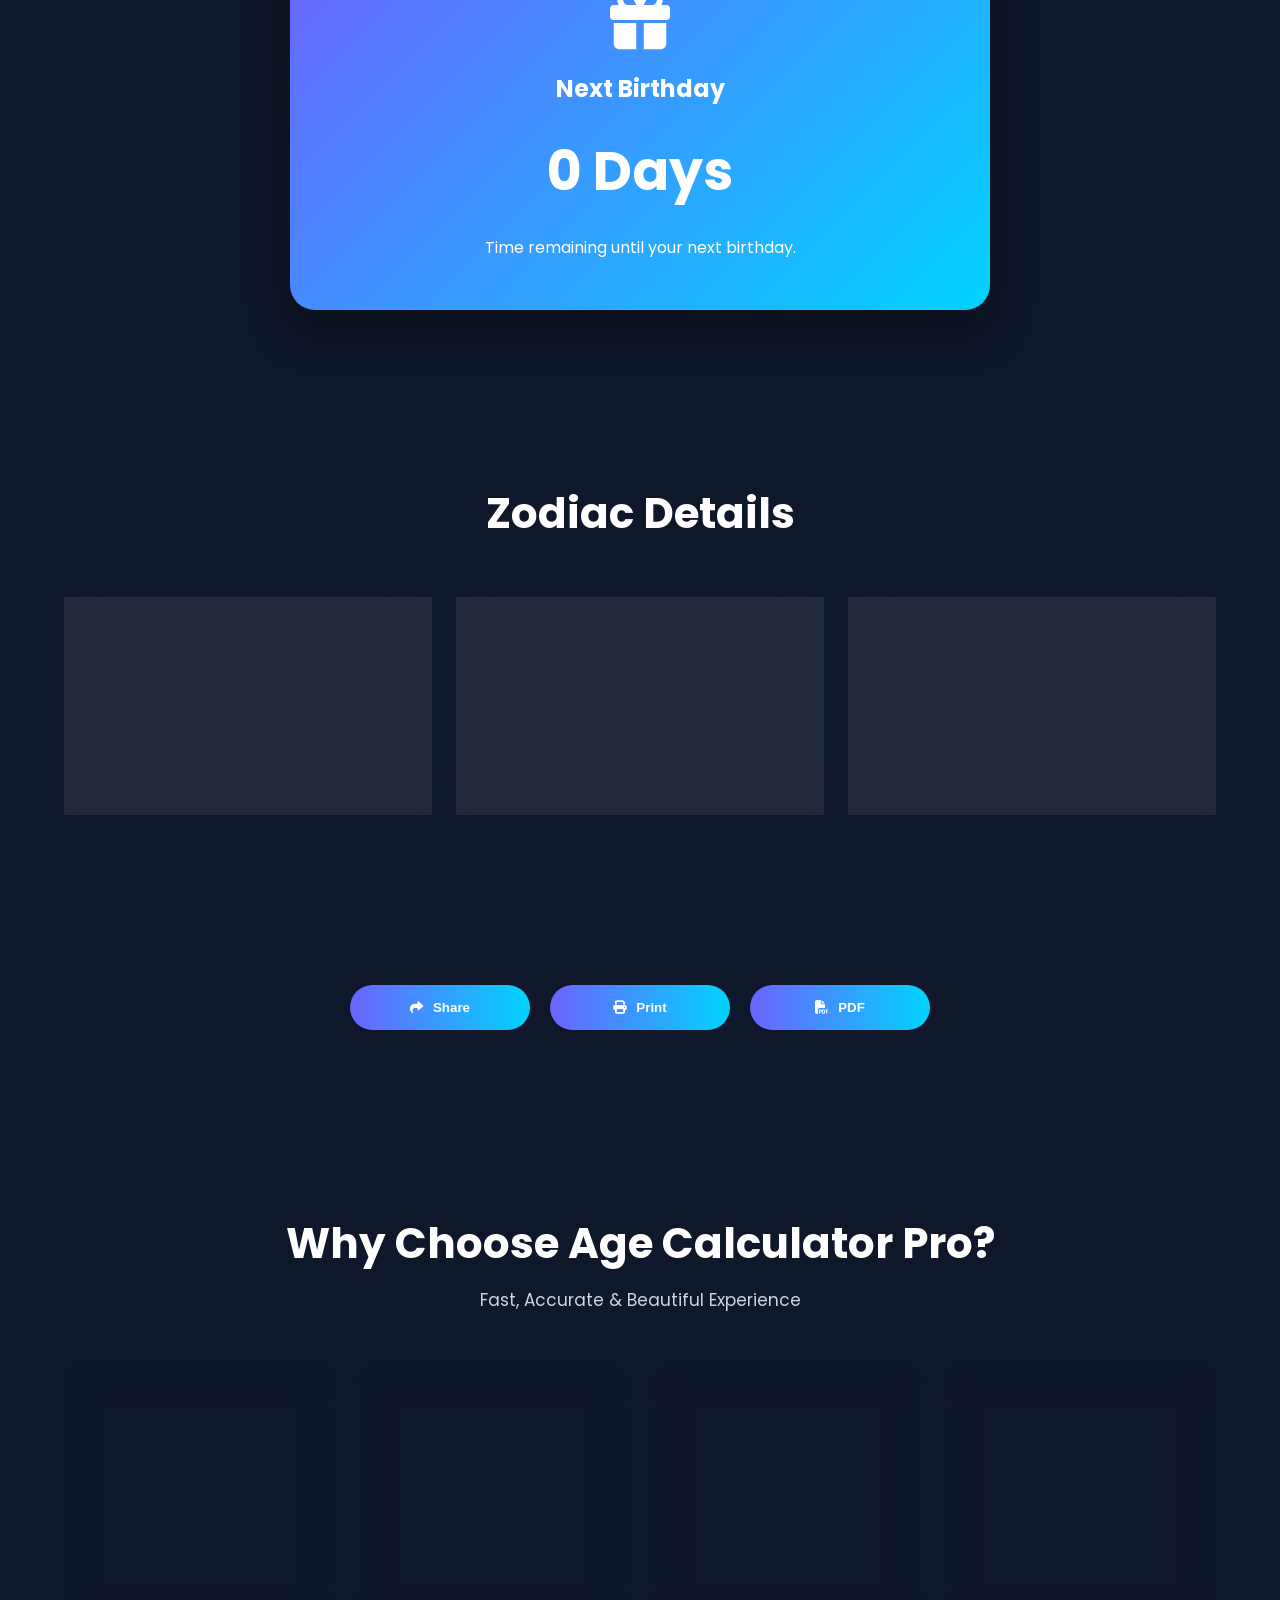
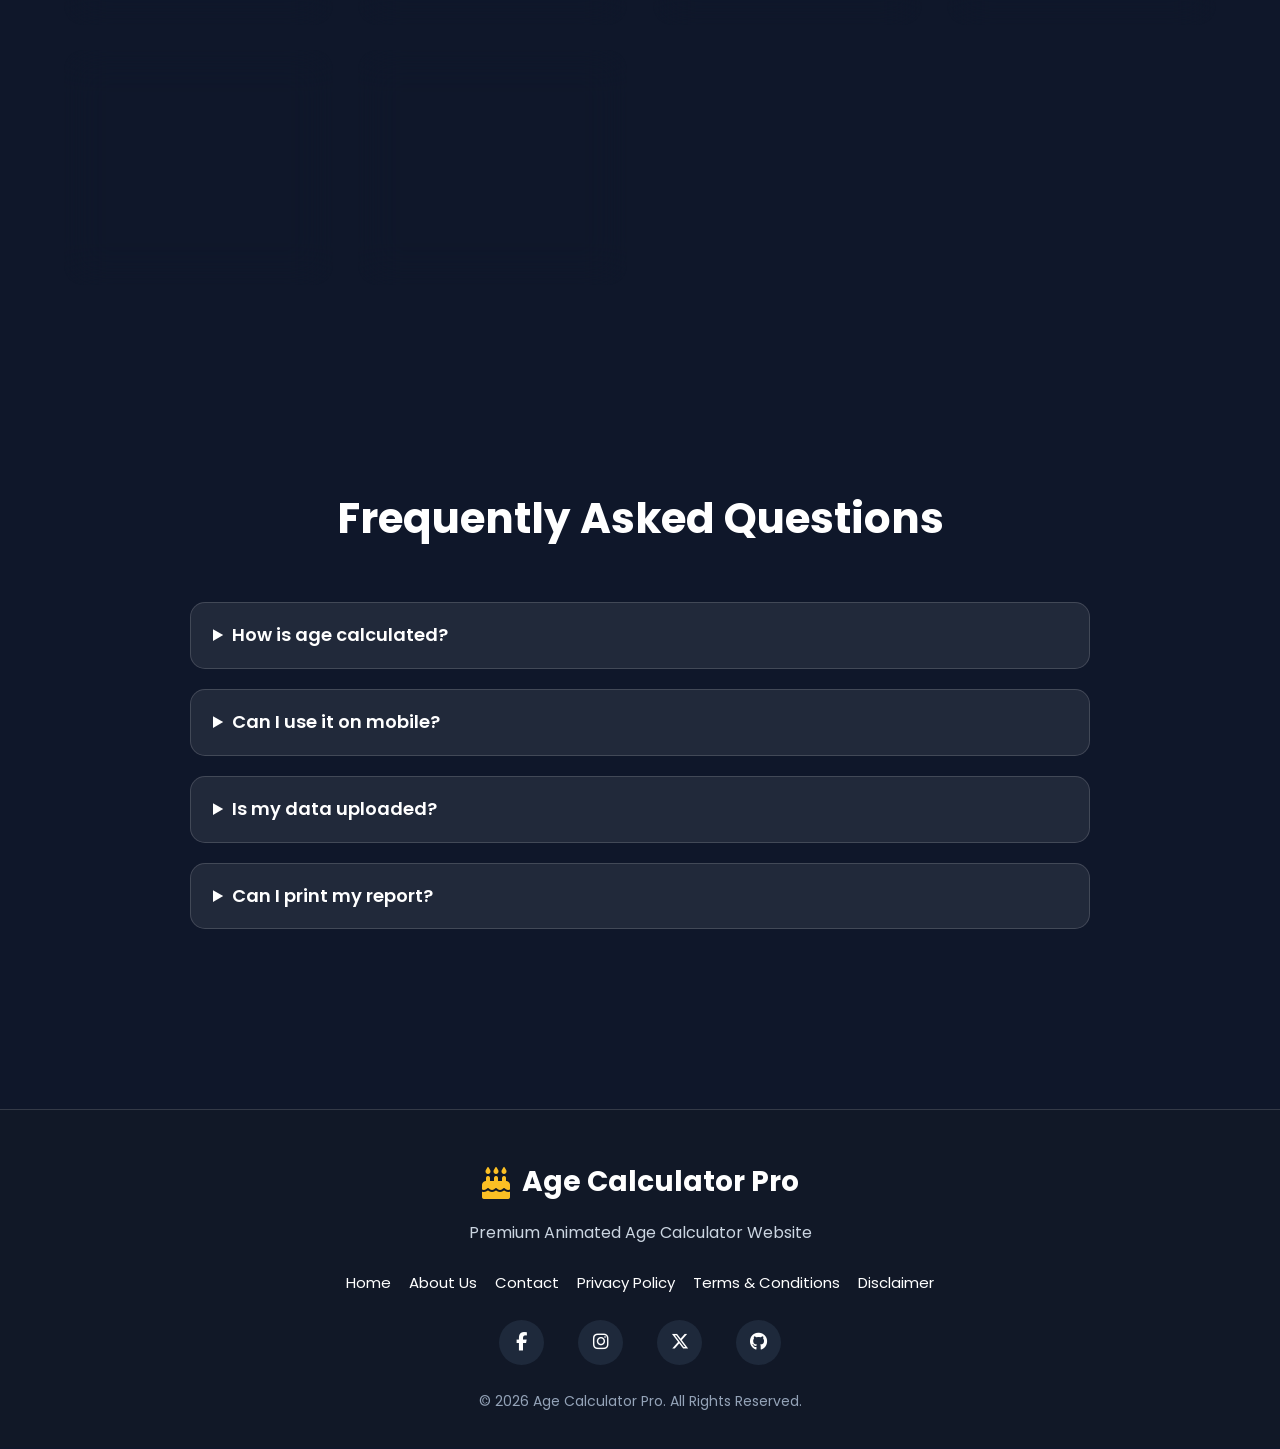
==== commit badb4e9b: "Update index.html" ====
--- a/index.html
+++ b/index.html
@@ -1,72 +1,69 @@
 <!DOCTYPE html>
-<html lang="en">
-
-<head>
-    <meta property="og:title" content="Age Calculator Pro">
-<meta property="og:description" content="Free Online Age, EMI, GST, Loan, Percentage, Discount & Scientific Calculator.">
-<meta property="og:type" content="website">
-<meta property="og:url" content="https://karan86512.github.io/Age-Calculator-Pro/">
-<meta property="og:image" content="https://karan86512.github.io/Age-Calculator-Pro/favicon.png">
-<meta charset="UTF-8">
-<meta name="viewport" content="width=device-width, initial-scale=1.0">
-<meta name="twitter:card" content="summary_large_image">
-<meta name="twitter:title" content="Age Calculator Pro">
-<meta name="twitter:description" content="Free Online Calculator Website">
-<meta name="twitter:image" content="https://karan86512.github.io/Age-Calculator-Pro/favicon.png">
+ <head>
+
+    <meta charset="UTF-8">
+    <meta name="viewport" content="width=device-width, initial-scale=1.0">
+
+    <title>Age Calculator Pro – Free Online Age Calculator</title>
+
+    <meta name="description" content="Calculate your exact age online for free with Age Calculator Pro. Find your age in years, months, weeks, days, hours, minutes and seconds instantly.">
+
+    <meta name="keywords" content="Age Calculator, Online Age Calculator, Calculate Age, Birthday Calculator, Exact Age Calculator">
+
+    <meta name="author" content="Karan More">
+
+    <meta name="robots" content="index, follow">
+
+    <!-- Canonical URL -->
+    <link rel="canonical" href="https://age-calculator-pro.karanmorehub.com/">
+
+    <!-- Open Graph -->
+    <meta property="og:title" content="Age Calculator Pro – Free Online Age Calculator">
+    <meta property="og:description" content="Calculate your exact age online for free in years, months, weeks, days, hours, minutes and seconds.">
+    <meta property="og:type" content="website">
+    <meta property="og:url" content="https://age-calculator-pro.karanmorehub.com/">
+    <meta property="og:image" content="https://age-calculator-pro.karanmorehub.com/favicon.png">
+
+    <!-- Twitter -->
+    <meta name="twitter:card" content="summary_large_image">
+    <meta name="twitter:title" content="Age Calculator Pro – Free Online Age Calculator">
+    <meta name="twitter:description" content="Calculate your exact age online for free.">
+    <meta name="twitter:image" content="https://age-calculator-pro.karanmorehub.com/favicon.png">
+
     <meta name="theme-color" content="#2563eb">
-<title>Age Calculator Pro – Free Age, EMI, GST, Loan & Scientific Calculator</title>
-
-<meta name="description" content="Age Calculator Pro is a free online calculator website. Calculate age, EMI, GST, loan, percentage, discount, scientific calculations and more with fast, accurate and mobile-friendly tools.">
-
-<meta name="keywords" content="Age Calculator Pro, Age Calculator, EMI Calculator, GST Calculator, Loan Calculator, Percentage Calculator, Discount Calculator, Scientific Calculator">
-
-<meta name="author" content="Karan More">
-
-<meta name="robots" content="index, follow">
-
-<link rel="canonical" href="https://karan86512.github.io/Age-Calculator-Pro/">
-
-<meta name="google-site-verification" content="kJ2Gcx6-3M4oY-reRV-A9rSwUa2E9cPFfe8SWFJNVXQ">
-
-<link rel="preconnect" href="https://fonts.googleapis.com">
-<link rel="preconnect" href="https://fonts.gstatic.com" crossorigin>
-
-<link href="https://fonts.googleapis.com/css2?family=Poppins:wght@300;400;500;600;700;800&display=swap" rel="stylesheet">
-
-<link rel="stylesheet" href="https://cdnjs.cloudflare.com/ajax/libs/font-awesome/6.7.2/css/all.min.css">
-
-<link rel="stylesheet" href="style.css">
-
-    <head>
-
-<meta charset="UTF-8">
-<meta name="viewport" content="width=device-width, initial-scale=1.0">
-
-<title>Age Calculator Pro - Free Online Age Calculator</title>
-
-<meta name="description" content="Calculate your exact age online for free. Find your age in years, months, weeks, days, hours, minutes and seconds instantly with Age Calculator Pro.">
-
-<meta name="keywords" content="Age Calculator, Online Age Calculator, Calculate Age, Birthday Calculator, Exact Age Calculator">
-
-<link rel="canonical" href="https://karan86512.github.io/Age-Calculator-Pro/">
-
-<script type="application/ld+json">
-{
-  "@context": "https://schema.org",
-  "@type": "WebApplication",
-  "name": "Age Calculator Pro",
-  "url": "https://karan86512.github.io/Age-Calculator-Pro/",
-  "applicationCategory": "UtilityApplication",
-  "operatingSystem": "Any",
-  "description": "Free online Age Calculator to calculate your exact age in years, months, weeks, days, hours, minutes and seconds instantly.",
-  "author": {
-    "@type": "Person",
-    "name": "Karan More"
-  }
-}
-</script>
-
-</head>
+
+    <!-- Google Search Console -->
+    <meta name="google-site-verification" content="kJ2Gcx6-3M4oY-reRV-A9rSwUa2E9cPFfe8SWFJNVXQ">
+
+    <!-- Fonts -->
+    <link rel="preconnect" href="https://fonts.googleapis.com">
+    <link rel="preconnect" href="https://fonts.gstatic.com" crossorigin>
+
+    <link href="https://fonts.googleapis.com/css2?family=Poppins:wght@300;400;500;600;700;800&display=swap" rel="stylesheet">
+
+    <!-- Font Awesome -->
+    <link rel="stylesheet" href="https://cdnjs.cloudflare.com/ajax/libs/font-awesome/6.7.2/css/all.min.css">
+
+    <!-- CSS -->
+    <link rel="stylesheet" href="style.css">
+
+    <!-- Structured Data -->
+    <script type="application/ld+json">
+    {
+      "@context": "https://schema.org",
+      "@type": "WebApplication",
+      "name": "Age Calculator Pro",
+      "url": "https://age-calculator-pro.karanmorehub.com/",
+      "applicationCategory": "UtilityApplication",
+      "operatingSystem": "Any",
+      "description": "Free online Age Calculator to calculate exact age in years, months, weeks, days, hours, minutes and seconds instantly.",
+      "author": {
+        "@type": "Person",
+        "name": "Karan More"
+      }
+    }
+    </script>
+
 </head>
 <body>
 
